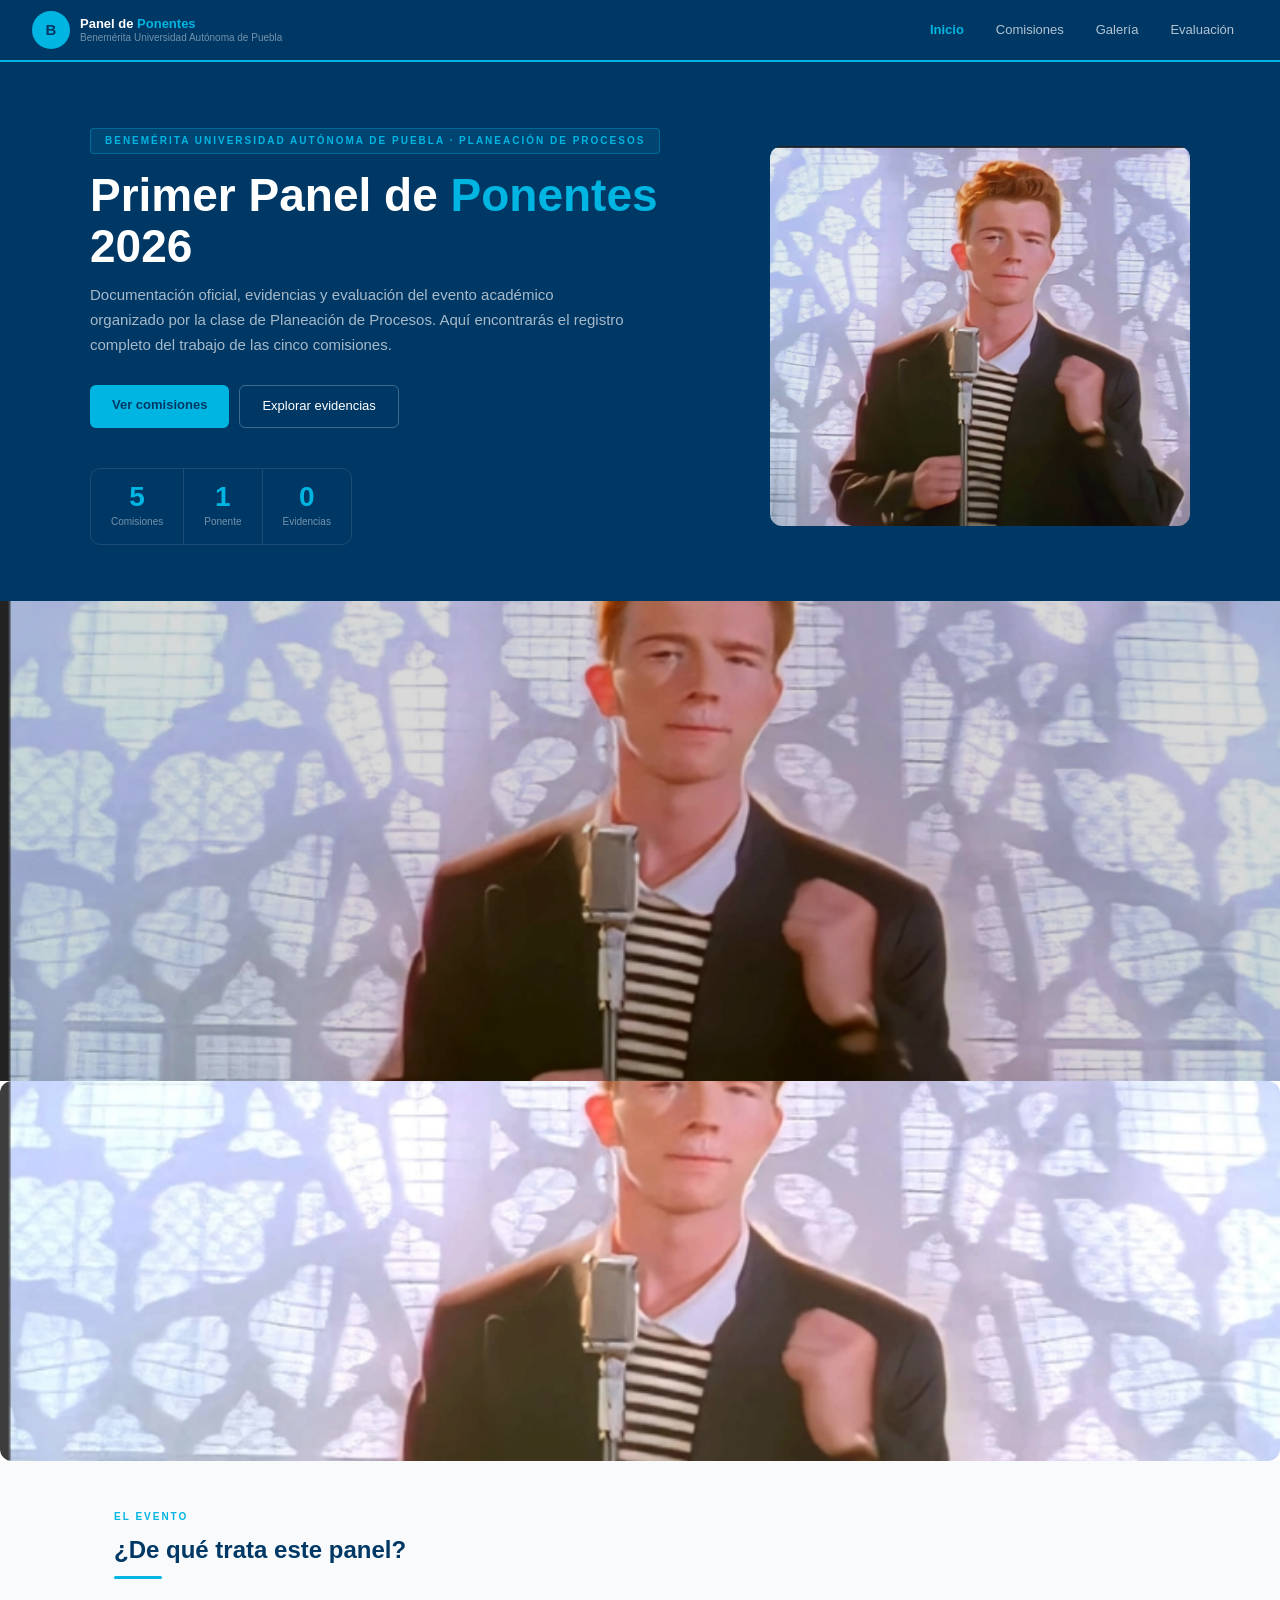
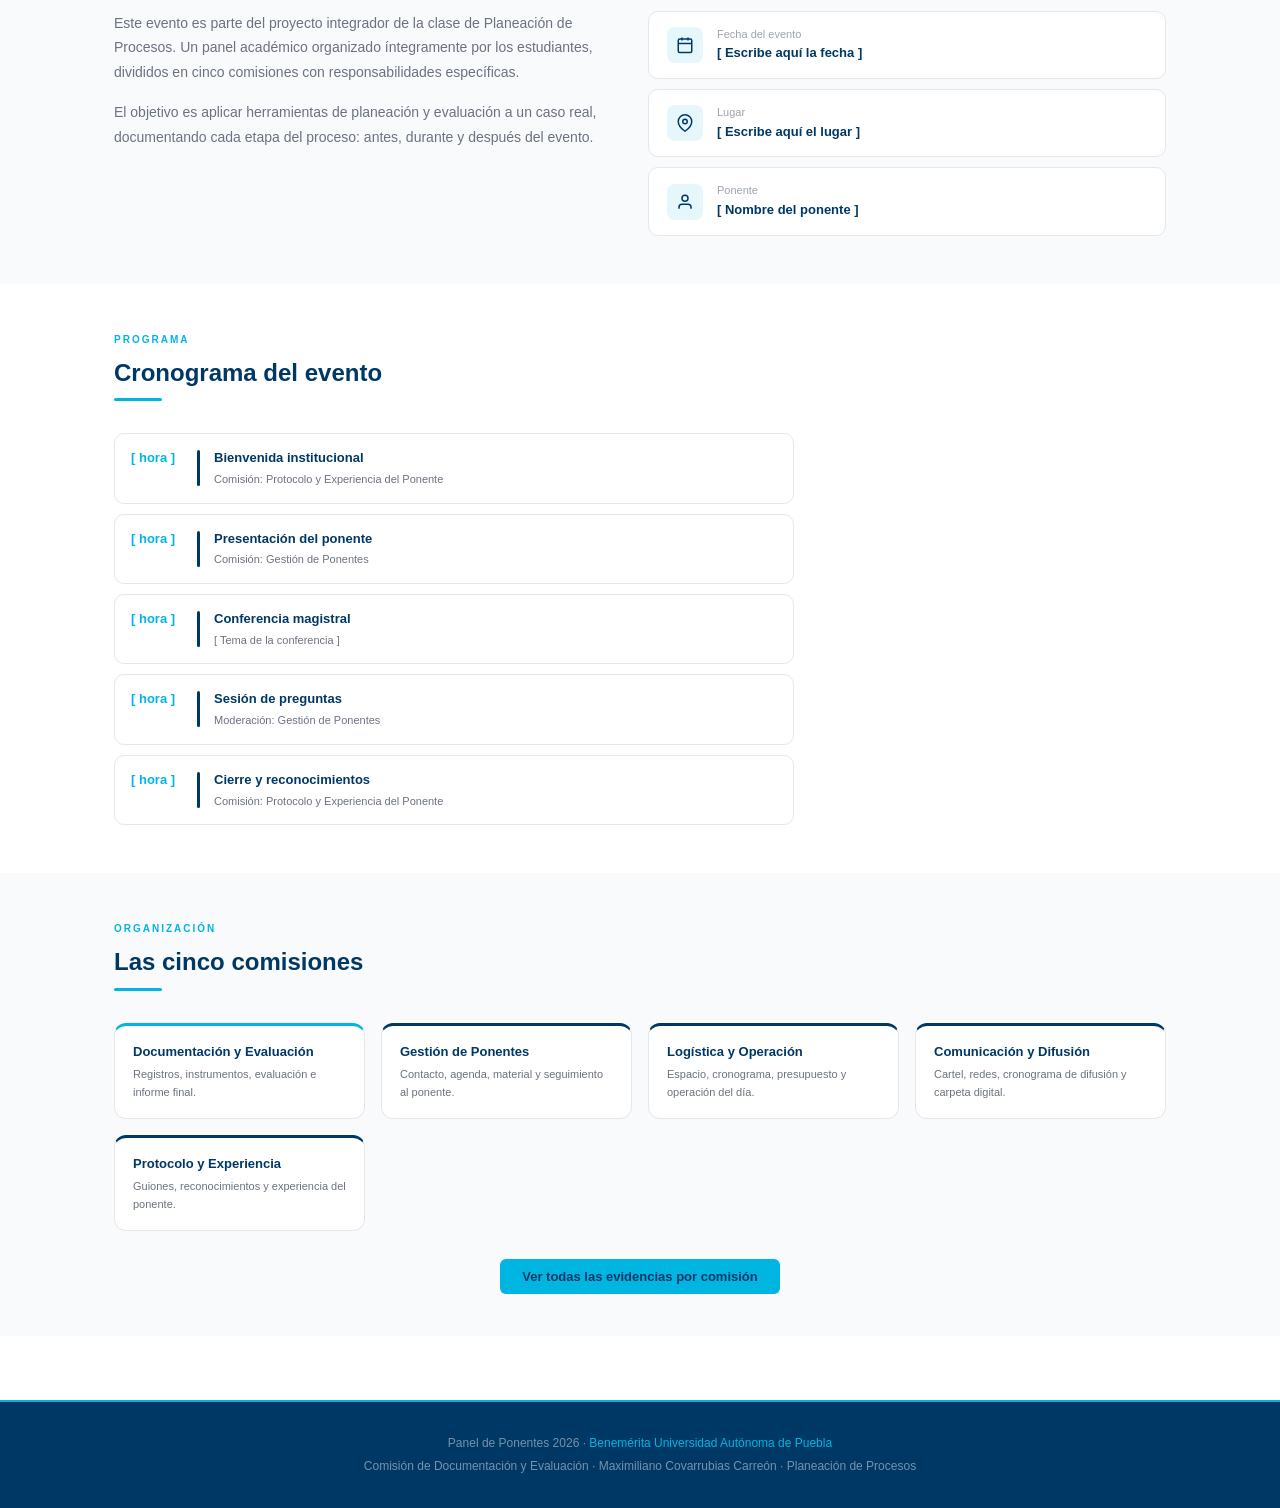
==== index.html @ 14f524b4 "Refactor hero section layout in index.html" ====
<!DOCTYPE html>
<html lang="es">
<head>
  <meta charset="UTF-8">
  <meta name="viewport" content="width=device-width, initial-scale=1.0">
  <title>Panel de Ponentes 2026 · BUAP</title>
  <link rel="stylesheet" href="style.css">
</head>
<body>

<!-- ── NAVEGACIÓN ── -->
<nav>
  <a class="nav-brand" href="index.html">
    <div class="nav-escudo">B</div>
    <div class="nav-name">
      <strong>Panel de <span>Ponentes</span></strong>
      <small>Benemérita Universidad Autónoma de Puebla</small>
    </div>
  </a>
  <div class="nav-links">
    <a href="index.html" class="active">Inicio</a>
    <a href="comisiones.html">Comisiones</a>
    <a href="galeria.html">Galería</a>
    <a href="evaluacion.html">Evaluación</a>
  </div>
</nav>

<!-- ── HERO ── -->
<section class="hero">
  <div class="hero-inner">
    <div class="hero-grid"> <div> <div class="hero-eyebrow">Benemérita Universidad Autónoma de Puebla · Planeación de Procesos</div>
        <h1>Primer Panel de <span>Ponentes</span><br>2026</h1>
        <p class="hero-desc">Documentación oficial, evidencias y evaluación del evento académico organizado por la clase de Planeación de Procesos. Aquí encontrarás el registro completo del trabajo de las cinco comisiones.</p>
        <div class="hero-btns">
          <a href="comisiones.html" class="btn-primary">Ver comisiones</a>
          <a href="galeria.html" class="btn-outline">Explorar evidencias</a>
        </div>
        <div class="hero-stats">
          <div class="hero-stat"><div class="n">5</div><div class="l">Comisiones</div></div>
          <div class="hero-stat"><div class="n">1</div><div class="l">Ponente</div></div>
          <div class="hero-stat"><div class="n">0</div><div class="l">Evidencias</div></div>
        </div>
      </div> <div class="hero-foto-desktop">
        <img src="img/foto-evento.jpg" alt="Panel de Ponentes 2026">
      </div>

    </div> </div>
</section>

<!-- ── FOTO DEL EVENTO ── -->
<!-- INSTRUCCIÓN: Para agregar tu foto real tienes dos opciones:
     Opción A — Imagen subida a GitHub:
       1. Crea una carpeta llamada "img" dentro de tu repositorio
       2. Sube tu foto (ej: foto-evento.jpg) a esa carpeta
       3. Cambia el src a: src="img/foto-evento.jpg"
     Opción B — Imagen desde Google Drive:
       1. Sube la foto a Drive → clic derecho → "Obtener enlace"
       2. Cambia el link: reemplaza "/view" por nada y agrega "&sz=w1200"
       3. Cambia el src a: src="https://drive.google.com/uc?id=TU_ID_DE_DRIVE"
-->
<div style="background:#000; line-height:0; max-height:480px; overflow:hidden;">
  <img
    src="img/foto-evento.jpg"
    alt="Foto del Panel de Ponentes 2026"
    onerror="this.parentElement.style.display='none'"
    style="width:100%; max-height:480px; object-fit:cover; object-position:center; opacity:0.85;"
  ></div> <!-- cierra columna izquierda -->

<!-- columna derecha: foto visible solo en escritorio -->
<div class="hero-foto-desktop">
  <img src="img/foto-evento.jpg" alt="Panel de Ponentes 2025">
</div>

</div> <!-- cierra hero-grid -->
</div>

<!-- ── SOBRE EL EVENTO ── -->
<section class="section" style="background: #F9FAFB;">
  <div class="container">
    <div class="section-tag">El evento</div>
    <h2 class="section-title">¿De qué trata este panel?</h2>
    <div class="divider"></div>

    <div class="grid-2">
      <div>
        <!-- EDITAR: descripción del evento y del ponente -->
        <p style="font-size:14px; color:#6B7280; line-height:1.75; margin-bottom:1rem;">
          Este evento es parte del proyecto integrador de la clase de Planeación de Procesos.
          Un panel académico organizado íntegramente por los estudiantes, divididos en cinco
          comisiones con responsabilidades específicas.
        </p>
        <p style="font-size:14px; color:#6B7280; line-height:1.75;">
          El objetivo es aplicar herramientas de planeación y evaluación a un caso real,
          documentando cada etapa del proceso: antes, durante y después del evento.
        </p>
      </div>

      <div style="display:flex; flex-direction:column; gap:10px;">
        <!-- EDITAR: datos del evento -->
        <div style="background:white; border:0.5px solid #E5E7EB; border-radius:10px; padding:14px 18px; display:flex; gap:14px; align-items:center;">
          <div style="width:36px; height:36px; background:#E6F7FC; border-radius:8px; display:flex; align-items:center; justify-content:center; flex-shrink:0;">
            <svg width="18" height="18" viewBox="0 0 24 24" fill="none" stroke="#003865" stroke-width="2"><rect x="3" y="4" width="18" height="18" rx="2"/><line x1="16" y1="2" x2="16" y2="6"/><line x1="8" y1="2" x2="8" y2="6"/><line x1="3" y1="10" x2="21" y2="10"/></svg>
          </div>
          <div>
            <div style="font-size:11px; color:#9CA3AF;">Fecha del evento</div>
            <div style="font-size:13px; font-weight:600; color:#003865;">[ Escribe aquí la fecha ]</div>
          </div>
        </div>

        <div style="background:white; border:0.5px solid #E5E7EB; border-radius:10px; padding:14px 18px; display:flex; gap:14px; align-items:center;">
          <div style="width:36px; height:36px; background:#E6F7FC; border-radius:8px; display:flex; align-items:center; justify-content:center; flex-shrink:0;">
            <svg width="18" height="18" viewBox="0 0 24 24" fill="none" stroke="#003865" stroke-width="2"><path d="M21 10c0 7-9 13-9 13s-9-6-9-13a9 9 0 0 1 18 0z"/><circle cx="12" cy="10" r="3"/></svg>
          </div>
          <div>
            <div style="font-size:11px; color:#9CA3AF;">Lugar</div>
            <div style="font-size:13px; font-weight:600; color:#003865;">[ Escribe aquí el lugar ]</div>
          </div>
        </div>

        <div style="background:white; border:0.5px solid #E5E7EB; border-radius:10px; padding:14px 18px; display:flex; gap:14px; align-items:center;">
          <div style="width:36px; height:36px; background:#E6F7FC; border-radius:8px; display:flex; align-items:center; justify-content:center; flex-shrink:0;">
            <svg width="18" height="18" viewBox="0 0 24 24" fill="none" stroke="#003865" stroke-width="2"><path d="M20 21v-2a4 4 0 0 0-4-4H8a4 4 0 0 0-4 4v2"/><circle cx="12" cy="7" r="4"/></svg>
          </div>
          <div>
            <div style="font-size:11px; color:#9CA3AF;">Ponente</div>
            <div style="font-size:13px; font-weight:600; color:#003865;">[ Nombre del ponente ]</div>
          </div>
        </div>
      </div>
    </div>
  </div>
</section>

<!-- ── CRONOGRAMA DEL DÍA ── -->
<section class="section">
  <div class="container">
    <div class="section-tag">Programa</div>
    <h2 class="section-title">Cronograma del evento</h2>
    <div class="divider"></div>

    <!-- EDITAR: ajusta horarios y actividades según su cronograma real -->
    <div class="timeline" style="max-width:680px;">
      <div class="tl-item">
        <div class="tl-time">[ hora ]</div>
        <div class="tl-bar"></div>
        <div class="tl-content">
          <h4>Bienvenida institucional</h4>
          <p>Comisión: Protocolo y Experiencia del Ponente</p>
        </div>
      </div>
      <div class="tl-item">
        <div class="tl-time">[ hora ]</div>
        <div class="tl-bar"></div>
        <div class="tl-content">
          <h4>Presentación del ponente</h4>
          <p>Comisión: Gestión de Ponentes</p>
        </div>
      </div>
      <div class="tl-item">
        <div class="tl-time">[ hora ]</div>
        <div class="tl-bar"></div>
        <div class="tl-content">
          <h4>Conferencia magistral</h4>
          <p>[ Tema de la conferencia ]</p>
        </div>
      </div>
      <div class="tl-item">
        <div class="tl-time">[ hora ]</div>
        <div class="tl-bar"></div>
        <div class="tl-content">
          <h4>Sesión de preguntas</h4>
          <p>Moderación: Gestión de Ponentes</p>
        </div>
      </div>
      <div class="tl-item">
        <div class="tl-time">[ hora ]</div>
        <div class="tl-bar"></div>
        <div class="tl-content">
          <h4>Cierre y reconocimientos</h4>
          <p>Comisión: Protocolo y Experiencia del Ponente</p>
        </div>
      </div>
    </div>
  </div>
</section>

<!-- ── COMISIONES (resumen) ── -->
<section class="section" style="background:#F9FAFB;">
  <div class="container">
    <div class="section-tag">Organización</div>
    <h2 class="section-title">Las cinco comisiones</h2>
    <div class="divider"></div>

    <div class="grid-3">
      <a href="comisiones.html#doc-eval" style="text-decoration:none;">
        <div class="card" style="border-top:3px solid #00B5E2;">
          <div class="card-body">
            <div style="font-size:13px; font-weight:700; color:#003865; margin-bottom:4px;">Documentación y Evaluación</div>
            <div style="font-size:11px; color:#6B7280;">Registros, instrumentos, evaluación e informe final.</div>
          </div>
        </div>
      </a>
      <a href="comisiones.html#gestion" style="text-decoration:none;">
        <div class="card" style="border-top:3px solid #003865;">
          <div class="card-body">
            <div style="font-size:13px; font-weight:700; color:#003865; margin-bottom:4px;">Gestión de Ponentes</div>
            <div style="font-size:11px; color:#6B7280;">Contacto, agenda, material y seguimiento al ponente.</div>
          </div>
        </div>
      </a>
      <a href="comisiones.html#logistica" style="text-decoration:none;">
        <div class="card" style="border-top:3px solid #003865;">
          <div class="card-body">
            <div style="font-size:13px; font-weight:700; color:#003865; margin-bottom:4px;">Logística y Operación</div>
            <div style="font-size:11px; color:#6B7280;">Espacio, cronograma, presupuesto y operación del día.</div>
          </div>
        </div>
      </a>
      <a href="comisiones.html#comunicacion" style="text-decoration:none;">
        <div class="card" style="border-top:3px solid #003865;">
          <div class="card-body">
            <div style="font-size:13px; font-weight:700; color:#003865; margin-bottom:4px;">Comunicación y Difusión</div>
            <div style="font-size:11px; color:#6B7280;">Cartel, redes, cronograma de difusión y carpeta digital.</div>
          </div>
        </div>
      </a>
      <a href="comisiones.html#protocolo" style="text-decoration:none;">
        <div class="card" style="border-top:3px solid #003865;">
          <div class="card-body">
            <div style="font-size:13px; font-weight:700; color:#003865; margin-bottom:4px;">Protocolo y Experiencia</div>
            <div style="font-size:11px; color:#6B7280;">Guiones, reconocimientos y experiencia del ponente.</div>
          </div>
        </div>
      </a>
    </div>

    <div style="text-align:center; margin-top:2rem;">
      <a href="comisiones.html" class="btn-primary">Ver todas las evidencias por comisión</a>
    </div>
  </div>
</section>

<!-- ── FOOTER ── -->
<footer>
  <p>Panel de Ponentes 2026 · <span>Benemérita Universidad Autónoma de Puebla</span></p>
  <p style="margin-top:4px;">Comisión de Documentación y Evaluación · Maximiliano Covarrubias Carreón · Planeación de Procesos</p>
</footer>

</body>
</html>
---- style.css ----
/* ================================================
   BUAP · Panel de Ponentes 2025
   Colores institucionales:
   Pantone 302 C → #003865 (azul marino)
   Pantone 306 C → #00B5E2 (azul cyan)
   ================================================ */

:root {
  --navy:      #003865;
  --cyan:      #00B5E2;
  --cyan-soft: #E6F7FC;
  --white:     #ffffff;
  --gray-50:   #F9FAFB;
  --gray-100:  #F4F5F6;
  --gray-200:  #E5E7EB;
  --gray-400:  #9CA3AF;
  --gray-600:  #6B7280;
  --gray-900:  #111827;
}

*, *::before, *::after { box-sizing: border-box; margin: 0; padding: 0; }

body {
  font-family: -apple-system, BlinkMacSystemFont, 'Segoe UI', Roboto, sans-serif;
  color: var(--gray-900);
  background: var(--white);
  line-height: 1.6;
}

/* ── NAVEGACIÓN ── */
nav {
  background: var(--navy);
  height: 62px;
  display: flex;
  align-items: center;
  justify-content: space-between;
  padding: 0 2rem;
  position: sticky;
  top: 0;
  z-index: 200;
  border-bottom: 2px solid var(--cyan);
}

.nav-brand {
  display: flex;
  align-items: center;
  gap: 10px;
  text-decoration: none;
}

.nav-escudo {
  width: 38px;
  height: 38px;
  background: var(--cyan);
  border-radius: 50%;
  display: flex;
  align-items: center;
  justify-content: center;
  font-weight: 800;
  font-size: 15px;
  color: var(--navy);
  flex-shrink: 0;
}

.nav-name { line-height: 1.25; }
.nav-name strong { color: white; font-size: 13px; display: block; }
.nav-name span   { color: var(--cyan); font-size: 13px; }
.nav-name small  { color: rgba(255,255,255,0.45); font-size: 10px; display: block; }

.nav-links { display: flex; gap: 4px; }

.nav-links a {
  color: rgba(255,255,255,0.7);
  text-decoration: none;
  font-size: 13px;
  padding: 6px 14px;
  border-radius: 6px;
  transition: all 0.15s;
}

.nav-links a:hover { background: rgba(255,255,255,0.08); color: white; }
.nav-links a.active { color: var(--cyan); font-weight: 600; }

/* ── HERO ── */
.hero {
  background: var(--navy);
  padding: 4rem 2rem 3.5rem;
}

.hero-inner { max-width: 1100px; margin: 0 auto; }

.hero-eyebrow {
  display: inline-block;
  border: 1px solid rgba(0,181,226,0.35);
  background: rgba(0,181,226,0.1);
  color: var(--cyan);
  font-size: 10px;
  letter-spacing: 2px;
  font-weight: 700;
  padding: 4px 14px;
  border-radius: 4px;
  margin-bottom: 16px;
  text-transform: uppercase;
}

.hero h1 {
  font-size: clamp(28px, 5vw, 46px);
  font-weight: 800;
  color: white;
  line-height: 1.1;
  margin-bottom: 12px;
}

.hero h1 span { color: var(--cyan); }

.hero-desc {
  font-size: 15px;
  color: rgba(255,255,255,0.65);
  max-width: 540px;
  margin-bottom: 28px;
  line-height: 1.65;
}

.hero-btns { display: flex; gap: 10px; flex-wrap: wrap; margin-bottom: 2.5rem; }

.btn-primary {
  background: var(--cyan);
  color: var(--navy);
  font-size: 13px;
  font-weight: 700;
  padding: 10px 22px;
  border-radius: 6px;
  text-decoration: none;
  transition: opacity 0.15s;
}

.btn-primary:hover { opacity: 0.88; }

.btn-outline {
  border: 1px solid rgba(255,255,255,0.25);
  color: white;
  font-size: 13px;
  padding: 10px 22px;
  border-radius: 6px;
  text-decoration: none;
  transition: background 0.15s;
}

.btn-outline:hover { background: rgba(255,255,255,0.08); }

.hero-stats {
  display: inline-flex;
  border-radius: 10px;
  overflow: hidden;
  border: 1px solid rgba(255,255,255,0.1);
}

.hero-stat {
  padding: 14px 20px;
  text-align: center;
  border-right: 1px solid rgba(255,255,255,0.1);
}

.hero-stat:last-child { border-right: none; }
.hero-stat .n { font-size: 28px; font-weight: 800; color: var(--cyan); line-height: 1; }
.hero-stat .l { font-size: 10px; color: rgba(255,255,255,0.45); margin-top: 3px; }

/* ── CONTENEDOR ── */
.container { max-width: 1100px; margin: 0 auto; padding: 0 1.5rem; }
.section   { padding: 3rem 0; }

/* ── ETIQUETAS DE SECCIÓN ── */
.section-tag {
  font-size: 10px;
  letter-spacing: 2px;
  font-weight: 700;
  color: var(--cyan);
  text-transform: uppercase;
  margin-bottom: 6px;
}

.section-title {
  font-size: 24px;
  font-weight: 700;
  color: var(--navy);
  margin-bottom: 6px;
}

.section-sub {
  font-size: 14px;
  color: var(--gray-600);
  margin-bottom: 2rem;
}

/* ── LÍNEA DIVISORIA CYAN ── */
.divider {
  height: 3px;
  background: var(--cyan);
  width: 48px;
  border-radius: 2px;
  margin-bottom: 2rem;
}

/* ── TARJETAS ── */
.card {
  background: white;
  border: 0.5px solid var(--gray-200);
  border-radius: 12px;
  overflow: hidden;
}

.card-header {
  background: var(--navy);
  padding: 14px 18px;
}

.card-header h3 { color: white; font-size: 14px; font-weight: 600; }
.card-header p  { color: rgba(255,255,255,0.55); font-size: 11px; margin-top: 2px; }
.card-body      { padding: 16px 18px; }

/* ── LISTA DE ENTREGABLES ── */
.entregable-list { list-style: none; display: flex; flex-direction: column; gap: 0; }

.entregable-list li {
  display: flex;
  align-items: center;
  justify-content: space-between;
  font-size: 12px;
  color: var(--gray-600);
  padding: 7px 0;
  border-bottom: 0.5px solid var(--gray-100);
}

.entregable-list li:last-child { border-bottom: none; }

.entregable-name { display: flex; align-items: center; gap: 7px; flex: 1; }

.dot {
  width: 6px;
  height: 6px;
  border-radius: 50%;
  background: var(--cyan);
  flex-shrink: 0;
}

/* ── BADGES ── */
.badge {
  display: inline-block;
  font-size: 10px;
  font-weight: 600;
  padding: 2px 8px;
  border-radius: 20px;
  white-space: nowrap;
}

.badge-done    { background: #D1FAE5; color: #065F46; }
.badge-pending { background: #FEF3C7; color: #92400E; }
.badge-pdf     { background: #FEE2E2; color: #991B1B; }
.badge-img     { background: #D1FAE5; color: #065F46; }
.badge-video   { background: #EDE9FE; color: #5B21B6; }
.badge-doc     { background: #DBEAFE; color: #1E40AF; }

/* ── BARRA DE PROGRESO ── */
.progress-wrap  { margin-top: 14px; }
.progress-label { display: flex; justify-content: space-between; font-size: 11px; color: var(--gray-600); margin-bottom: 5px; }
.progress-bg    { height: 4px; background: var(--cyan-soft); border-radius: 2px; overflow: hidden; }
.progress-fill  { height: 100%; background: var(--cyan); border-radius: 2px; transition: width 0.6s ease; }

/* ── EMBED / IFRAME ── */
.embed-wrap {
  border: 1px solid var(--gray-200);
  border-radius: 8px;
  overflow: hidden;
  margin-top: 14px;
  background: var(--gray-50);
}

.embed-wrap iframe { width: 100%; border: none; display: block; }

.embed-placeholder {
  display: flex;
  flex-direction: column;
  align-items: center;
  justify-content: center;
  min-height: 140px;
  padding: 1.5rem;
  text-align: center;
  color: var(--gray-400);
}

.embed-placeholder svg { margin-bottom: 8px; opacity: 0.4; }
.embed-placeholder strong { font-size: 12px; color: var(--gray-600); }
.embed-placeholder p { font-size: 11px; margin-top: 3px; font-family: monospace; }

/* ── FILTROS ── */
.filter-bar { display: flex; gap: 8px; flex-wrap: wrap; margin-bottom: 1.5rem; }

.filter-btn {
  font-size: 12px;
  padding: 6px 16px;
  border-radius: 20px;
  border: 0.5px solid var(--gray-200);
  background: white;
  color: var(--gray-600);
  cursor: pointer;
  transition: all 0.15s;
  font-family: inherit;
}

.filter-btn:hover   { border-color: var(--cyan); color: var(--navy); }
.filter-btn.active  { background: var(--navy); color: white; border-color: var(--navy); }

/* ── GALERÍA ── */
.gallery-grid {
  display: grid;
  grid-template-columns: repeat(auto-fill, minmax(260px, 1fr));
  gap: 16px;
}

.gallery-item { border: 0.5px solid var(--gray-200); border-radius: 10px; overflow: hidden; background: white; transition: border-color 0.15s; }
.gallery-item:hover { border-color: var(--cyan); }
.gallery-item.hidden { display: none; }

.gallery-preview {
  background: var(--gray-100);
  height: 190px;
  display: flex;
  align-items: center;
  justify-content: center;
  position: relative;
  overflow: hidden;
}

.gallery-preview iframe {
  width: 100%;
  height: 100%;
  border: none;
  pointer-events: none;
}

.gallery-preview img {
  width: 100%;
  height: 100%;
  object-fit: cover;
}

.type-tag {
  position: absolute;
  top: 8px;
  right: 8px;
  font-size: 10px;
  font-weight: 700;
  padding: 2px 8px;
  border-radius: 4px;
}

.gallery-info { padding: 10px 14px 14px; }
.gallery-info h4 { font-size: 12px; font-weight: 600; color: var(--navy); margin-bottom: 2px; white-space: nowrap; overflow: hidden; text-overflow: ellipsis; }
.gallery-info p  { font-size: 11px; color: var(--gray-400); }

/* ── TIMELINE ── */
.timeline { display: flex; flex-direction: column; gap: 10px; }

.tl-item {
  display: flex;
  gap: 14px;
  align-items: flex-start;
  background: white;
  border: 0.5px solid var(--gray-200);
  border-radius: 10px;
  padding: 14px 16px;
}

.tl-time { font-size: 13px; font-weight: 700; color: var(--cyan); min-width: 52px; flex-shrink: 0; }
.tl-bar  { width: 3px; min-height: 36px; background: var(--navy); border-radius: 2px; flex-shrink: 0; margin-top: 2px; }

.tl-content h4 { font-size: 13px; font-weight: 600; color: var(--navy); }
.tl-content p  { font-size: 11px; color: var(--gray-600); margin-top: 2px; }

/* ── BSC ── */
.bsc-grid { display: grid; grid-template-columns: repeat(auto-fit, minmax(240px, 1fr)); gap: 14px; }

.bsc-card { border: 0.5px solid var(--gray-200); border-radius: 12px; overflow: hidden; }
.bsc-head { padding: 12px 16px; }
.bsc-head h3 { color: white; font-size: 14px; font-weight: 600; }
.bsc-head p  { color: rgba(255,255,255,0.6); font-size: 11px; margin-top: 1px; }
.bsc-body { padding: 12px 16px; }

.bsc-row {
  display: flex;
  justify-content: space-between;
  align-items: center;
  padding: 6px 0;
  border-bottom: 0.5px solid var(--gray-100);
  font-size: 12px;
}

.bsc-row:last-child { border-bottom: none; }
.bsc-row .lbl { color: var(--gray-600); flex: 1; font-size: 12px; }
.bsc-val {
  font-size: 11px;
  font-weight: 600;
  padding: 2px 8px;
  border-radius: 10px;
  background: var(--cyan-soft);
  color: var(--navy);
  white-space: nowrap;
}

/* ── GRIDS ── */
.grid-2 { display: grid; grid-template-columns: repeat(auto-fit, minmax(300px, 1fr)); gap: 16px; }
.grid-3 { display: grid; grid-template-columns: repeat(auto-fit, minmax(220px, 1fr)); gap: 16px; }

/* ── STATS ── */
.stats-row { display: flex; gap: 1px; background: var(--gray-200); border-radius: 10px; overflow: hidden; margin-bottom: 2rem; }
.stat-box  { flex: 1; background: var(--gray-50); padding: 1.25rem 1rem; text-align: center; }
.stat-box .n { font-size: 30px; font-weight: 800; color: var(--navy); line-height: 1; }
.stat-box .n.cyan { color: var(--cyan); }
.stat-box .l { font-size: 11px; color: var(--gray-600); margin-top: 4px; }

/* ── FOOTER ── */
footer {
  background: var(--navy);
  padding: 2rem 1.5rem;
  text-align: center;
  color: rgba(255,255,255,0.45);
  font-size: 12px;
  margin-top: 4rem;
  border-top: 2px solid var(--cyan);
}

footer span { color: var(--cyan); }

/* ── RESPONSIVE ── *//* ── HERO CON IMAGEN ──
   En escritorio: dos columnas (texto | foto)
   En móvil: solo texto, la foto aparece abajo separada */
.hero-grid {
  display: grid;
  grid-template-columns: 1fr 420px; /* columna texto | columna foto */
  gap: 2rem;
  align-items: center;
}

.hero-foto-desktop {
  border-radius: 12px;
  overflow: hidden;
  height: 380px; /* ajusta la altura a tu gusto */
}

.hero-foto-desktop img {
  width: 100%;
  height: 100%;
  object-fit: cover;
  object-position: center;
  opacity: 0.9;
}

/* En móvil: oculta la foto dentro del hero,
   la foto de abajo (ancho completo) sigue visible */
@media (max-width: 640px) {
  .hero-grid { grid-template-columns: 1fr; }
  .hero-foto-desktop { display: none; }
}
@media (max-width: 640px) {
  nav {
    height: auto;
    flex-direction: column;
    align-items: stretch;
    padding: 10px 1rem 8px;
    gap: 8px;
  }

  .nav-brand { justify-content: flex-start; }

  .nav-name small { display: none; }
  .nav-name strong { font-size: 12px; }
  .nav-name span   { font-size: 12px; }

  .nav-links {
    display: flex;
    justify-content: space-between;
    gap: 2px;
    border-top: 1px solid rgba(255,255,255,0.1);
    padding-top: 6px;
  }

  .nav-links a {
    font-size: 11px;
    padding: 5px 6px;
    text-align: center;
    flex: 1;
    border-radius: 4px;
  }

  .hero { padding: 2.5rem 1rem 2rem; }
  .hero-stats { flex-direction: column; width: fit-content; }
  .hero-stat { padding: 10px 24px; }
  .section { padding: 2rem 0; }
  .grid-2, .grid-3 { grid-template-columns: 1fr; }
  .bsc-grid { grid-template-columns: 1fr; }
  .gallery-grid { grid-template-columns: 1fr; }
  .stats-row { flex-wrap: wrap; }
  .stat-box { min-width: 45%; }
}
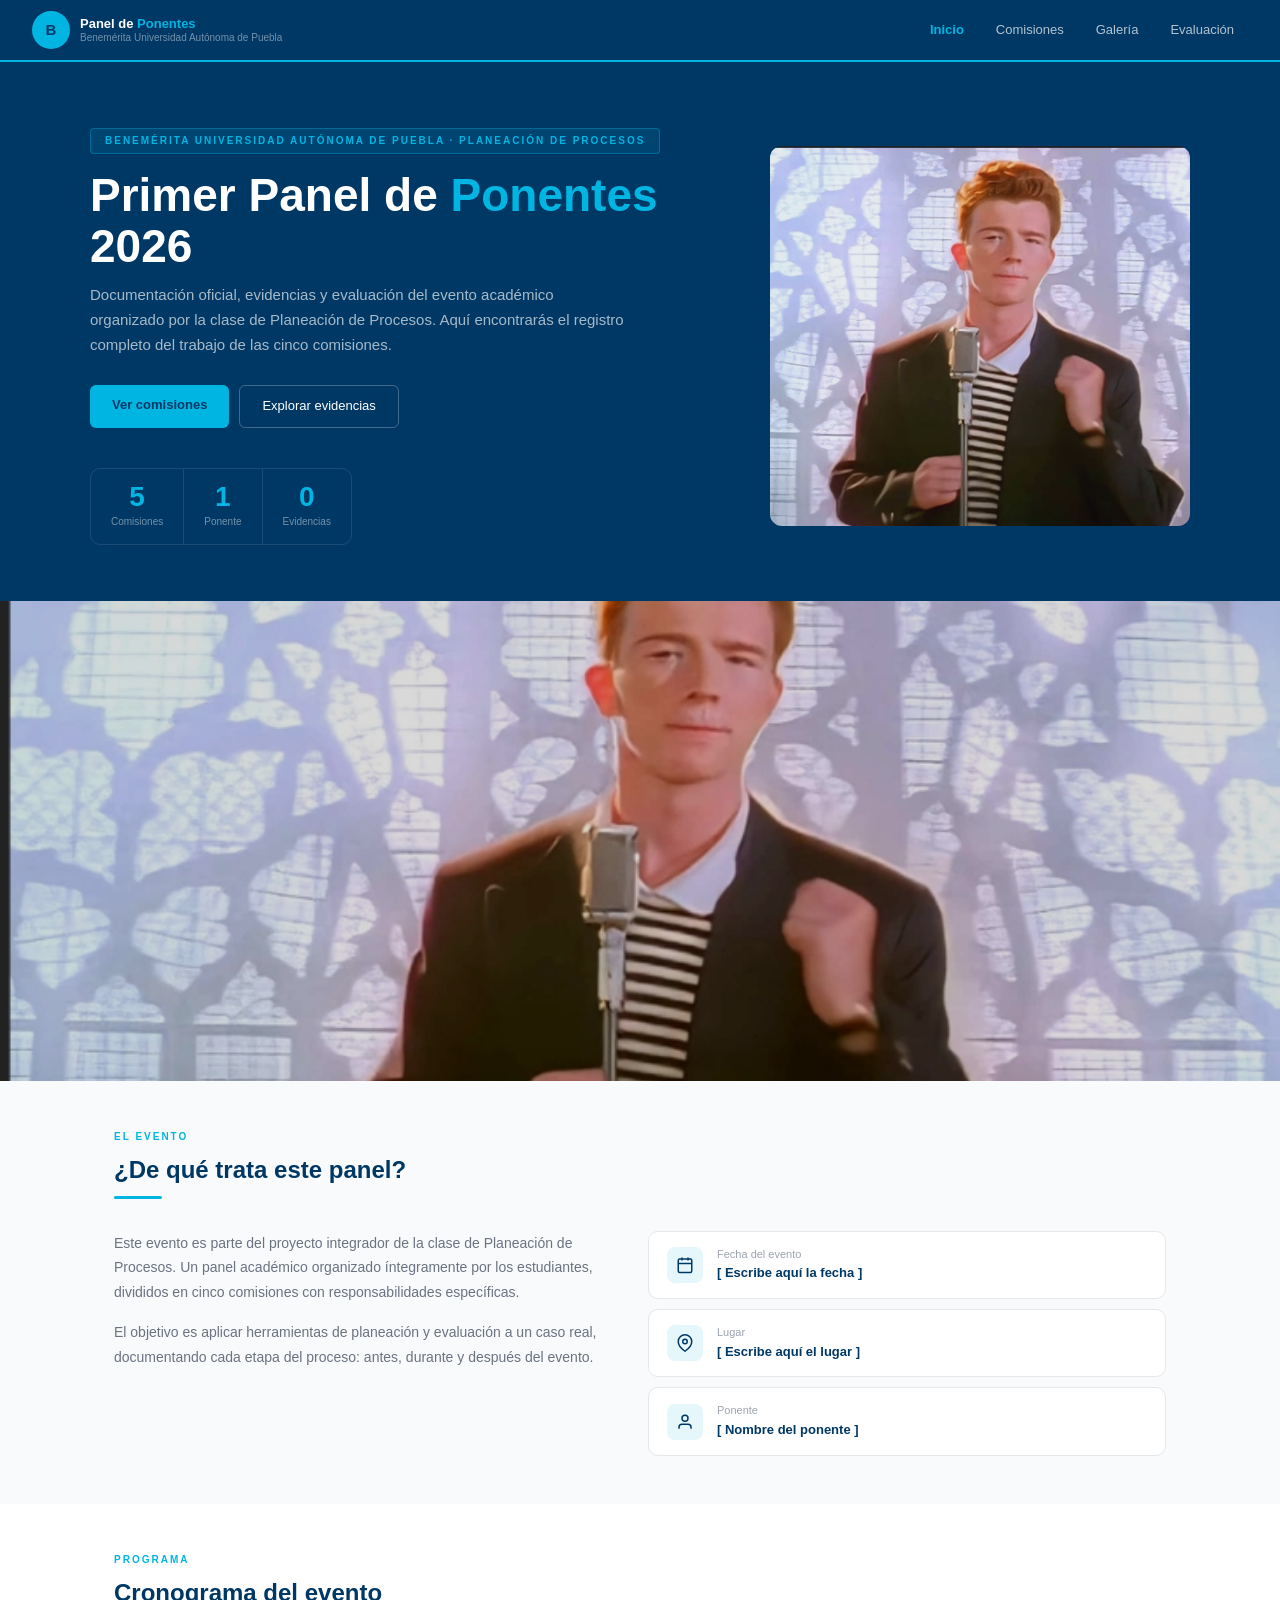
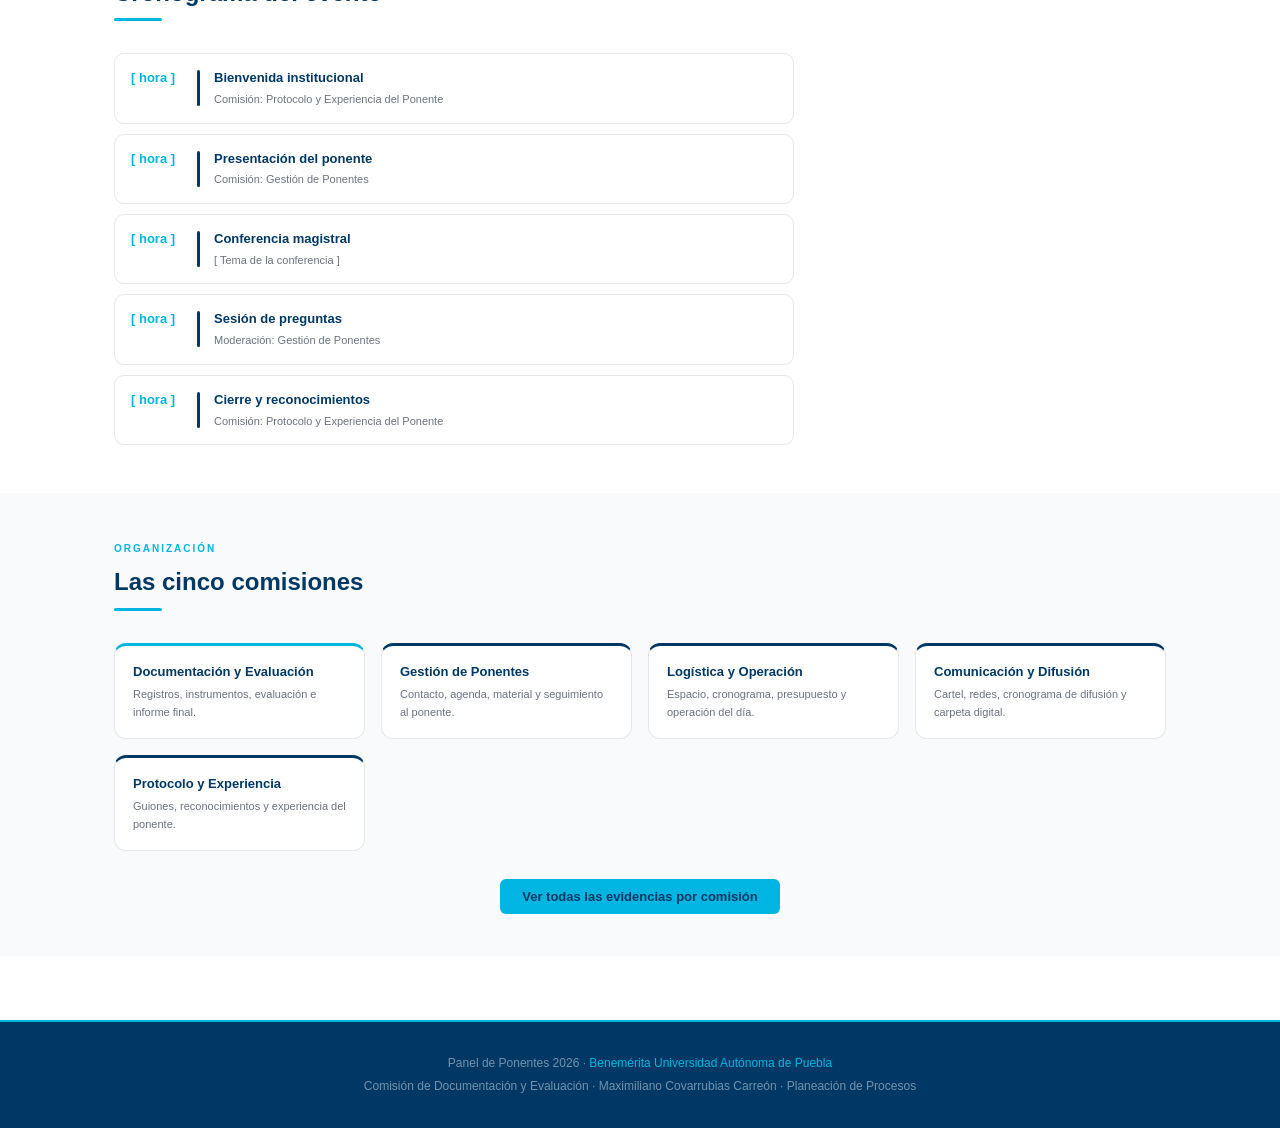
==== commit dcef54c9: "Remove desktop-only image from index.html Removed the right column containing the desktop-only image" ====
--- a/index.html
+++ b/index.html
@@ -66,10 +66,6 @@
     style="width:100%; max-height:480px; object-fit:cover; object-position:center; opacity:0.85;"
   ></div> <!-- cierra columna izquierda -->
 
-<!-- columna derecha: foto visible solo en escritorio -->
-<div class="hero-foto-desktop">
-  <img src="img/foto-evento.jpg" alt="Panel de Ponentes 2025">
-</div>
 
 </div> <!-- cierra hero-grid -->
 </div>
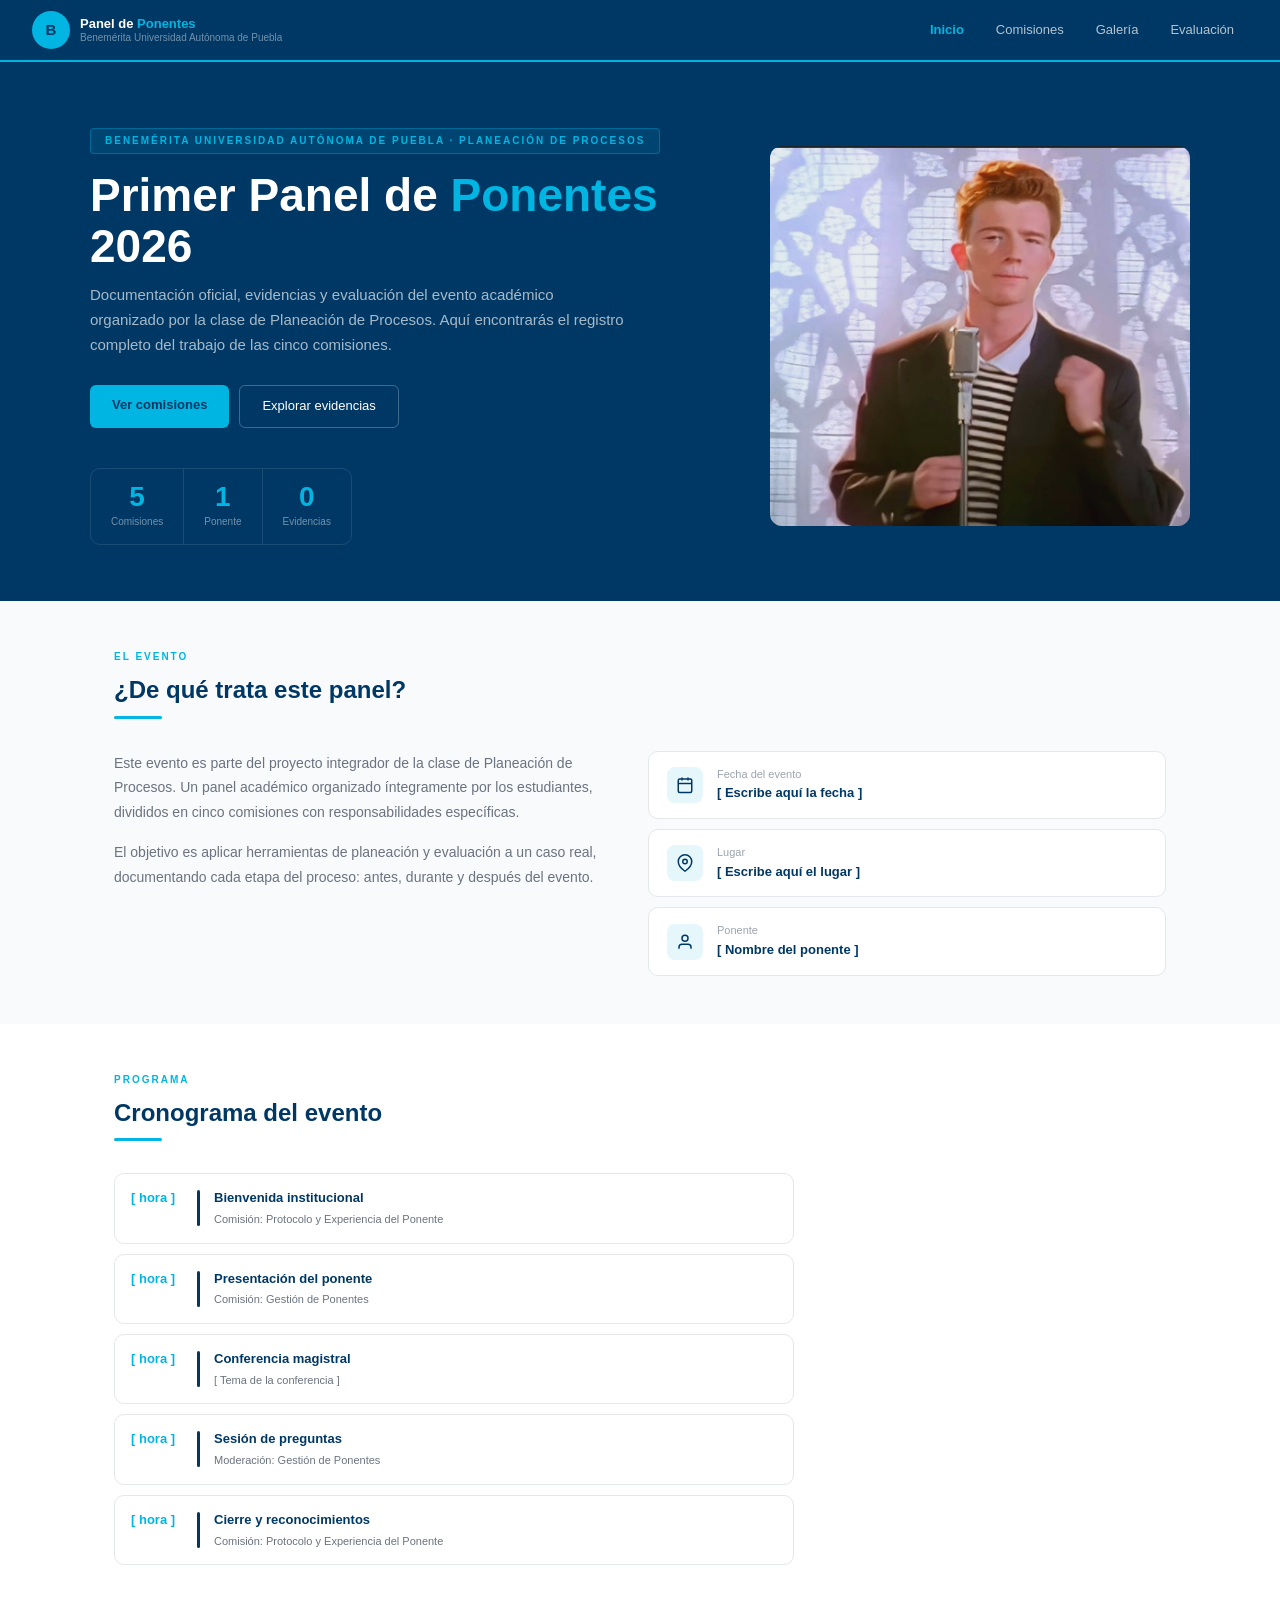
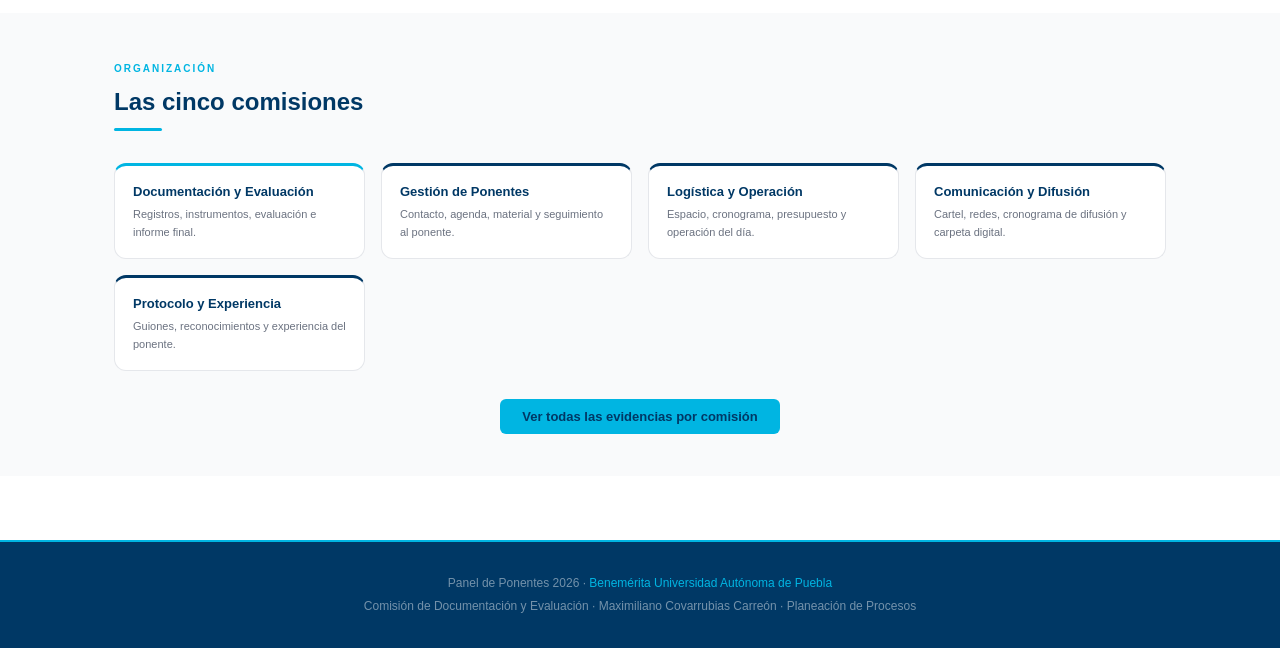
==== commit 9a254f25: "Update index.html" ====
--- a/index.html
+++ b/index.html
@@ -58,12 +58,8 @@
        2. Cambia el link: reemplaza "/view" por nada y agrega "&sz=w1200"
        3. Cambia el src a: src="https://drive.google.com/uc?id=TU_ID_DE_DRIVE"
 -->
-<div style="background:#000; line-height:0; max-height:480px; overflow:hidden;">
-  <img
-    src="img/foto-evento.jpg"
-    alt="Foto del Panel de Ponentes 2026"
-    onerror="this.parentElement.style.display='none'"
-    style="width:100%; max-height:480px; object-fit:cover; object-position:center; opacity:0.85;"
+<div class="hero-foto-mobile" style="background:#000; line-height:0; max-height:480px; overflow:hidden;">
+ 
   ></div> <!-- cierra columna izquierda -->
 
 
--- a/style.css
+++ b/style.css
@@ -454,12 +454,17 @@
   object-position: center;
   opacity: 0.9;
 }
-
+/* Ocultar la foto de abajo en escritorio por defecto */
+.hero-foto-mobile {
+  display: none;
+}
 /* En móvil: oculta la foto dentro del hero,
    la foto de abajo (ancho completo) sigue visible */
 @media (max-width: 640px) {
   .hero-grid { grid-template-columns: 1fr; }
   .hero-foto-desktop { display: none; }
+   /* Enciende la foto de abajo a lo ancho completo */
+  .hero-foto-mobile { display: block; }
 }
 @media (max-width: 640px) {
   nav {
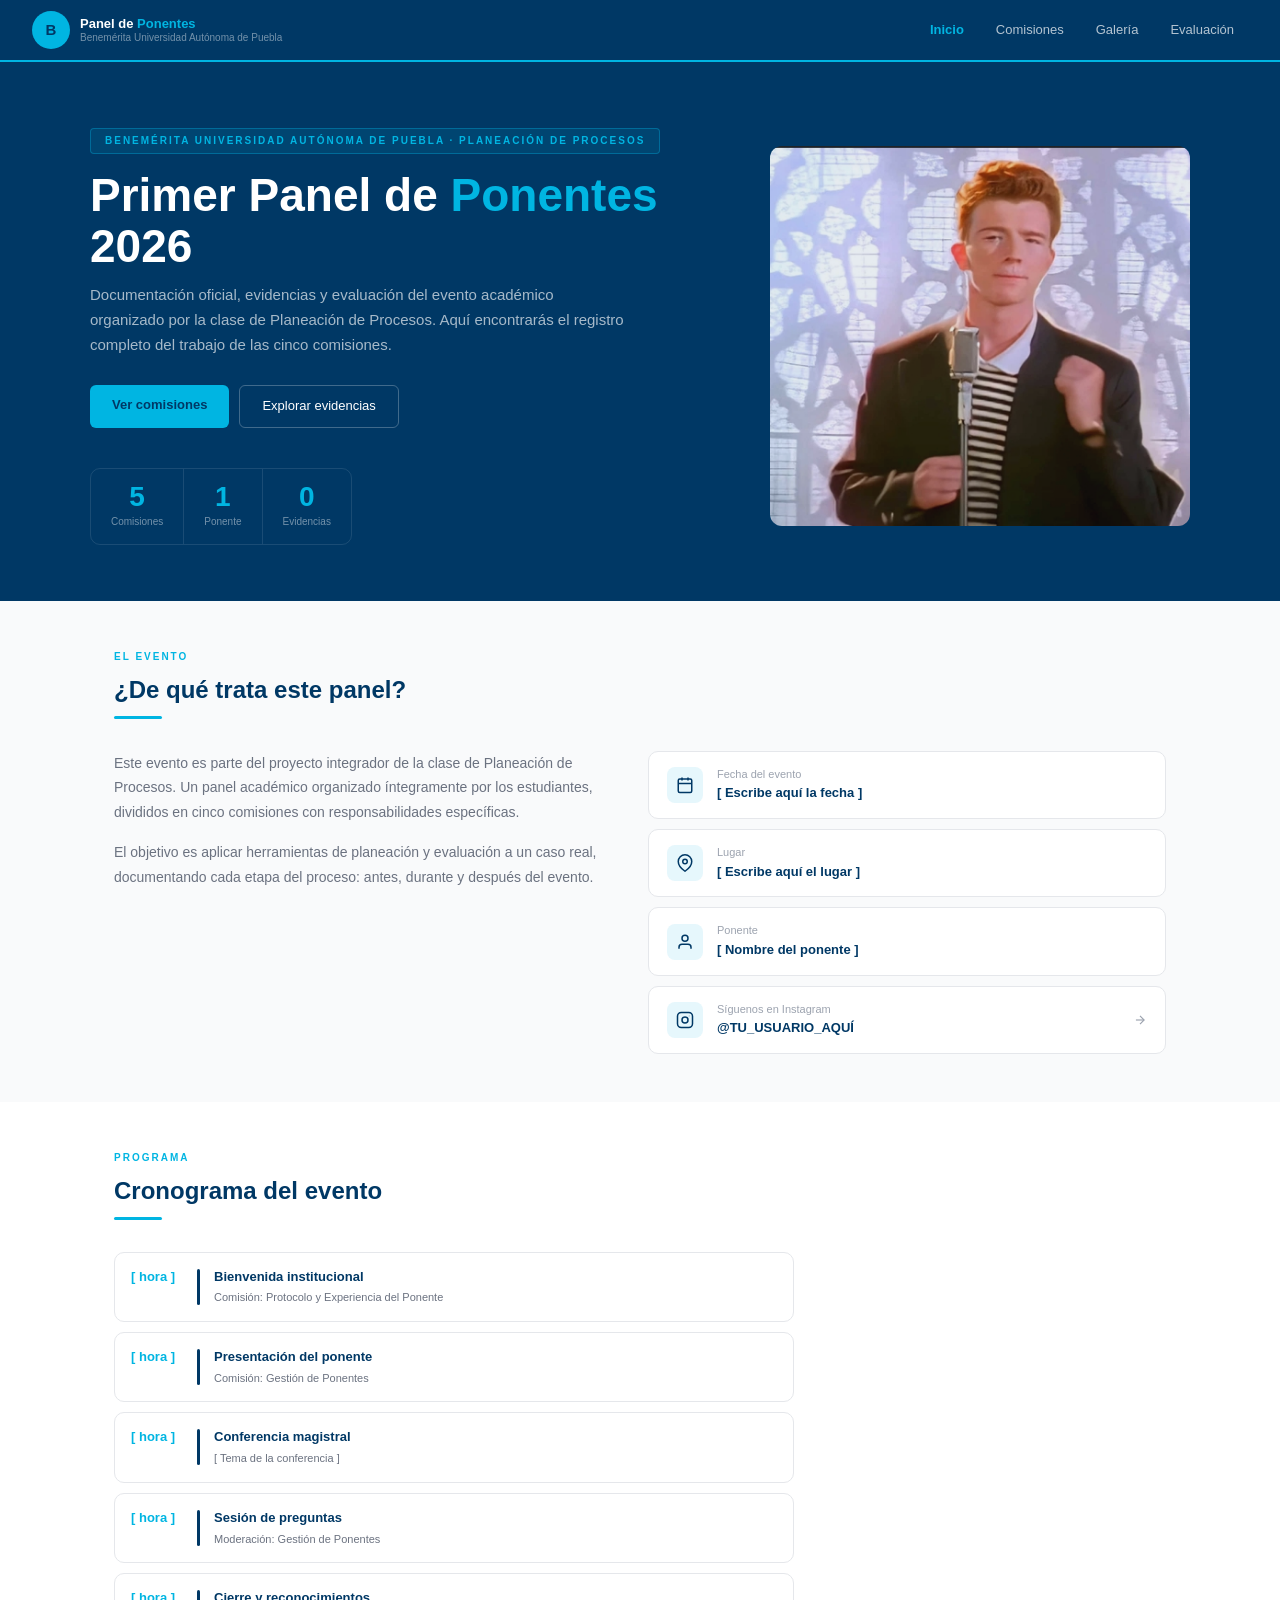
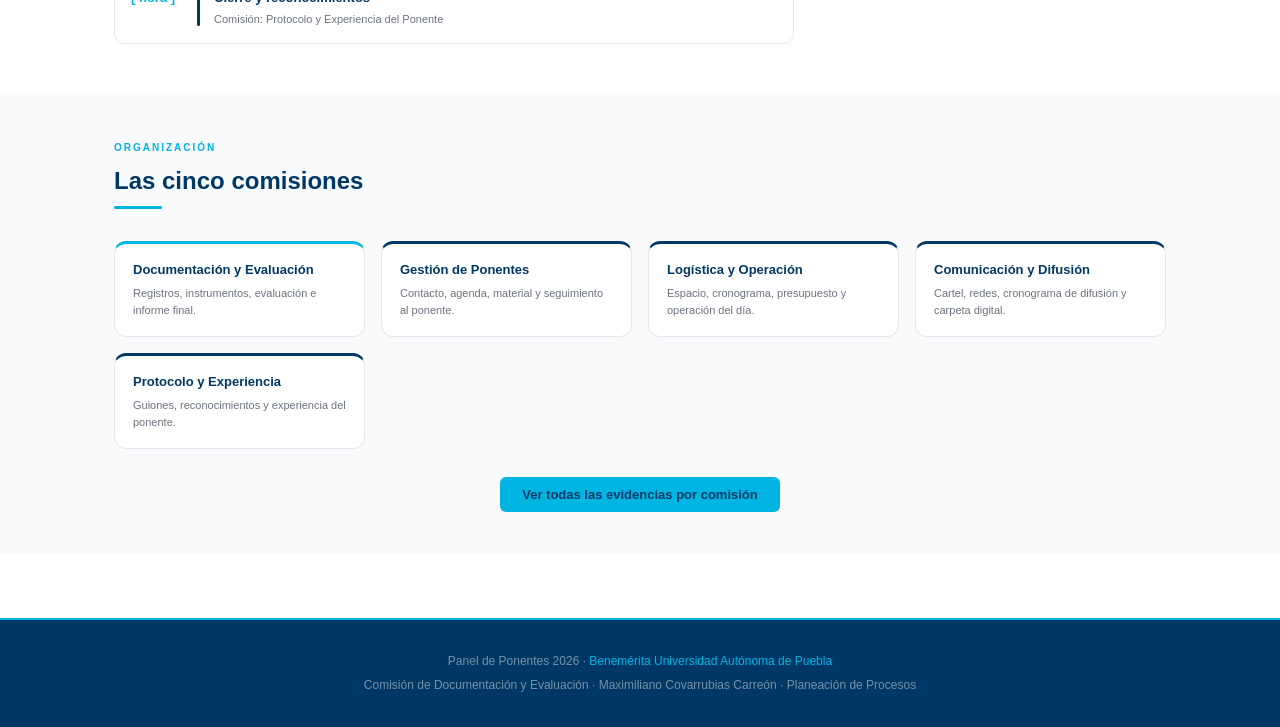
==== commit 0803ec2c: "antigravity" ====
--- a/index.html
+++ b/index.html
@@ -1,54 +1,71 @@
 <!DOCTYPE html>
 <html lang="es">
+
 <head>
   <meta charset="UTF-8">
   <meta name="viewport" content="width=device-width, initial-scale=1.0">
   <title>Panel de Ponentes 2026 · BUAP</title>
   <link rel="stylesheet" href="style.css">
 </head>
+
 <body>
 
-<!-- ── NAVEGACIÓN ── -->
-<nav>
-  <a class="nav-brand" href="index.html">
-    <div class="nav-escudo">B</div>
-    <div class="nav-name">
-      <strong>Panel de <span>Ponentes</span></strong>
-      <small>Benemérita Universidad Autónoma de Puebla</small>
-    </div>
-  </a>
-  <div class="nav-links">
-    <a href="index.html" class="active">Inicio</a>
-    <a href="comisiones.html">Comisiones</a>
-    <a href="galeria.html">Galería</a>
-    <a href="evaluacion.html">Evaluación</a>
-  </div>
-</nav>
-
-<!-- ── HERO ── -->
-<section class="hero">
-  <div class="hero-inner">
-    <div class="hero-grid"> <div> <div class="hero-eyebrow">Benemérita Universidad Autónoma de Puebla · Planeación de Procesos</div>
-        <h1>Primer Panel de <span>Ponentes</span><br>2026</h1>
-        <p class="hero-desc">Documentación oficial, evidencias y evaluación del evento académico organizado por la clase de Planeación de Procesos. Aquí encontrarás el registro completo del trabajo de las cinco comisiones.</p>
-        <div class="hero-btns">
-          <a href="comisiones.html" class="btn-primary">Ver comisiones</a>
-          <a href="galeria.html" class="btn-outline">Explorar evidencias</a>
-        </div>
-        <div class="hero-stats">
-          <div class="hero-stat"><div class="n">5</div><div class="l">Comisiones</div></div>
-          <div class="hero-stat"><div class="n">1</div><div class="l">Ponente</div></div>
-          <div class="hero-stat"><div class="n">0</div><div class="l">Evidencias</div></div>
-        </div>
-      </div> <div class="hero-foto-desktop">
-        <img src="img/foto-evento.jpg" alt="Panel de Ponentes 2026">
-      </div>
-
-    </div> </div>
-</section>
-
-<!-- ── FOTO DEL EVENTO ── -->
-<!-- INSTRUCCIÓN: Para agregar tu foto real tienes dos opciones:
+  <!-- ── NAVEGACIÓN ── -->
+  <nav>
+    <a class="nav-brand" href="index.html">
+      <div class="nav-escudo">B</div>
+      <div class="nav-name">
+        <strong>Panel de <span>Ponentes</span></strong>
+        <small>Benemérita Universidad Autónoma de Puebla</small>
+      </div>
+    </a>
+    <div class="nav-links">
+      <a href="index.html" class="active">Inicio</a>
+      <a href="comisiones.html">Comisiones</a>
+      <a href="galeria.html">Galería</a>
+      <a href="evaluacion.html">Evaluación</a>
+    </div>
+  </nav>
+
+  <!-- ── HERO ── -->
+  <section class="hero">
+    <div class="hero-inner">
+      <div class="hero-grid">
+        <div>
+          <div class="hero-eyebrow">Benemérita Universidad Autónoma de Puebla · Planeación de Procesos</div>
+          <h1>Primer Panel de <span>Ponentes</span><br>2026</h1>
+          <p class="hero-desc">Documentación oficial, evidencias y evaluación del evento académico organizado por la
+            clase de Planeación de Procesos. Aquí encontrarás el registro completo del trabajo de las cinco comisiones.
+          </p>
+          <div class="hero-btns">
+            <a href="comisiones.html" class="btn-primary">Ver comisiones</a>
+            <a href="galeria.html" class="btn-outline">Explorar evidencias</a>
+          </div>
+          <div class="hero-stats">
+            <div class="hero-stat">
+              <div class="n">5</div>
+              <div class="l">Comisiones</div>
+            </div>
+            <div class="hero-stat">
+              <div class="n">1</div>
+              <div class="l">Ponente</div>
+            </div>
+            <div class="hero-stat">
+              <div class="n">0</div>
+              <div class="l">Evidencias</div>
+            </div>
+          </div>
+        </div>
+        <div class="hero-foto-desktop">
+          <img src="img/foto-evento.jpg" alt="Panel de Ponentes 2026">
+        </div>
+
+      </div>
+    </div>
+  </section>
+
+  <!-- ── FOTO DEL EVENTO ── -->
+  <!-- INSTRUCCIÓN: Para agregar tu foto real tienes dos opciones:
      Opción A — Imagen subida a GitHub:
        1. Crea una carpeta llamada "img" dentro de tu repositorio
        2. Sube tu foto (ej: foto-evento.jpg) a esa carpeta
@@ -58,185 +75,235 @@
        2. Cambia el link: reemplaza "/view" por nada y agrega "&sz=w1200"
        3. Cambia el src a: src="https://drive.google.com/uc?id=TU_ID_DE_DRIVE"
 -->
-<div class="hero-foto-mobile" style="background:#000; line-height:0; max-height:480px; overflow:hidden;">
- 
-  ></div> <!-- cierra columna izquierda -->
-
-
-</div> <!-- cierra hero-grid -->
-</div>
-
-<!-- ── SOBRE EL EVENTO ── -->
-<section class="section" style="background: #F9FAFB;">
-  <div class="container">
-    <div class="section-tag">El evento</div>
-    <h2 class="section-title">¿De qué trata este panel?</h2>
-    <div class="divider"></div>
-
-    <div class="grid-2">
-      <div>
-        <!-- EDITAR: descripción del evento y del ponente -->
-        <p style="font-size:14px; color:#6B7280; line-height:1.75; margin-bottom:1rem;">
-          Este evento es parte del proyecto integrador de la clase de Planeación de Procesos.
-          Un panel académico organizado íntegramente por los estudiantes, divididos en cinco
-          comisiones con responsabilidades específicas.
-        </p>
-        <p style="font-size:14px; color:#6B7280; line-height:1.75;">
-          El objetivo es aplicar herramientas de planeación y evaluación a un caso real,
-          documentando cada etapa del proceso: antes, durante y después del evento.
-        </p>
-      </div>
-
-      <div style="display:flex; flex-direction:column; gap:10px;">
-        <!-- EDITAR: datos del evento -->
-        <div style="background:white; border:0.5px solid #E5E7EB; border-radius:10px; padding:14px 18px; display:flex; gap:14px; align-items:center;">
-          <div style="width:36px; height:36px; background:#E6F7FC; border-radius:8px; display:flex; align-items:center; justify-content:center; flex-shrink:0;">
-            <svg width="18" height="18" viewBox="0 0 24 24" fill="none" stroke="#003865" stroke-width="2"><rect x="3" y="4" width="18" height="18" rx="2"/><line x1="16" y1="2" x2="16" y2="6"/><line x1="8" y1="2" x2="8" y2="6"/><line x1="3" y1="10" x2="21" y2="10"/></svg>
-          </div>
-          <div>
-            <div style="font-size:11px; color:#9CA3AF;">Fecha del evento</div>
-            <div style="font-size:13px; font-weight:600; color:#003865;">[ Escribe aquí la fecha ]</div>
-          </div>
-        </div>
-
-        <div style="background:white; border:0.5px solid #E5E7EB; border-radius:10px; padding:14px 18px; display:flex; gap:14px; align-items:center;">
-          <div style="width:36px; height:36px; background:#E6F7FC; border-radius:8px; display:flex; align-items:center; justify-content:center; flex-shrink:0;">
-            <svg width="18" height="18" viewBox="0 0 24 24" fill="none" stroke="#003865" stroke-width="2"><path d="M21 10c0 7-9 13-9 13s-9-6-9-13a9 9 0 0 1 18 0z"/><circle cx="12" cy="10" r="3"/></svg>
-          </div>
-          <div>
-            <div style="font-size:11px; color:#9CA3AF;">Lugar</div>
-            <div style="font-size:13px; font-weight:600; color:#003865;">[ Escribe aquí el lugar ]</div>
-          </div>
-        </div>
-
-        <div style="background:white; border:0.5px solid #E5E7EB; border-radius:10px; padding:14px 18px; display:flex; gap:14px; align-items:center;">
-          <div style="width:36px; height:36px; background:#E6F7FC; border-radius:8px; display:flex; align-items:center; justify-content:center; flex-shrink:0;">
-            <svg width="18" height="18" viewBox="0 0 24 24" fill="none" stroke="#003865" stroke-width="2"><path d="M20 21v-2a4 4 0 0 0-4-4H8a4 4 0 0 0-4 4v2"/><circle cx="12" cy="7" r="4"/></svg>
-          </div>
-          <div>
-            <div style="font-size:11px; color:#9CA3AF;">Ponente</div>
-            <div style="font-size:13px; font-weight:600; color:#003865;">[ Nombre del ponente ]</div>
-          </div>
-        </div>
-      </div>
-    </div>
+  <div class="hero-foto-mobile" style="background:#000; line-height:0; max-height:480px; overflow:hidden;">
+    <img src="img/foto-evento.jpg" alt="Foto del Panel de Ponentes 2026"
+      onerror="this.parentElement.style.display='none'"
+      style="width:100%; max-height:480px; object-fit:cover; object-position:center; opacity:0.85;">
   </div>
-</section>
-
-<!-- ── CRONOGRAMA DEL DÍA ── -->
-<section class="section">
-  <div class="container">
-    <div class="section-tag">Programa</div>
-    <h2 class="section-title">Cronograma del evento</h2>
-    <div class="divider"></div>
-
-    <!-- EDITAR: ajusta horarios y actividades según su cronograma real -->
-    <div class="timeline" style="max-width:680px;">
-      <div class="tl-item">
-        <div class="tl-time">[ hora ]</div>
-        <div class="tl-bar"></div>
-        <div class="tl-content">
-          <h4>Bienvenida institucional</h4>
-          <p>Comisión: Protocolo y Experiencia del Ponente</p>
-        </div>
-      </div>
-      <div class="tl-item">
-        <div class="tl-time">[ hora ]</div>
-        <div class="tl-bar"></div>
-        <div class="tl-content">
-          <h4>Presentación del ponente</h4>
-          <p>Comisión: Gestión de Ponentes</p>
-        </div>
-      </div>
-      <div class="tl-item">
-        <div class="tl-time">[ hora ]</div>
-        <div class="tl-bar"></div>
-        <div class="tl-content">
-          <h4>Conferencia magistral</h4>
-          <p>[ Tema de la conferencia ]</p>
-        </div>
-      </div>
-      <div class="tl-item">
-        <div class="tl-time">[ hora ]</div>
-        <div class="tl-bar"></div>
-        <div class="tl-content">
-          <h4>Sesión de preguntas</h4>
-          <p>Moderación: Gestión de Ponentes</p>
-        </div>
-      </div>
-      <div class="tl-item">
-        <div class="tl-time">[ hora ]</div>
-        <div class="tl-bar"></div>
-        <div class="tl-content">
-          <h4>Cierre y reconocimientos</h4>
-          <p>Comisión: Protocolo y Experiencia del Ponente</p>
-        </div>
-      </div>
-    </div>
-  </div>
-</section>
-
-<!-- ── COMISIONES (resumen) ── -->
-<section class="section" style="background:#F9FAFB;">
-  <div class="container">
-    <div class="section-tag">Organización</div>
-    <h2 class="section-title">Las cinco comisiones</h2>
-    <div class="divider"></div>
-
-    <div class="grid-3">
-      <a href="comisiones.html#doc-eval" style="text-decoration:none;">
-        <div class="card" style="border-top:3px solid #00B5E2;">
-          <div class="card-body">
-            <div style="font-size:13px; font-weight:700; color:#003865; margin-bottom:4px;">Documentación y Evaluación</div>
-            <div style="font-size:11px; color:#6B7280;">Registros, instrumentos, evaluación e informe final.</div>
-          </div>
-        </div>
+
+  <!-- ── SOBRE EL EVENTO ── -->
+  <section class="section" style="background: #F9FAFB;">
+    <div class="container">
+      <div class="section-tag">El evento</div>
+      <h2 class="section-title">¿De qué trata este panel?</h2>
+      <div class="divider"></div>
+
+      <div class="grid-2">
+        <div>
+          <!-- EDITAR: descripción del evento y del ponente -->
+          <p style="font-size:14px; color:#6B7280; line-height:1.75; margin-bottom:1rem;">
+            Este evento es parte del proyecto integrador de la clase de Planeación de Procesos.
+            Un panel académico organizado íntegramente por los estudiantes, divididos en cinco
+            comisiones con responsabilidades específicas.
+          </p>
+          <p style="font-size:14px; color:#6B7280; line-height:1.75;">
+            El objetivo es aplicar herramientas de planeación y evaluación a un caso real,
+            documentando cada etapa del proceso: antes, durante y después del evento.
+          </p>
+        </div>
+
+        <div style="display:flex; flex-direction:column; gap:10px;">
+
+          <div
+            style="background:white; border:0.5px solid #E5E7EB; border-radius:10px; padding:14px 18px; display:flex; gap:14px; align-items:center;">
+            <div
+              style="width:36px; height:36px; background:#E6F7FC; border-radius:8px; display:flex; align-items:center; justify-content:center; flex-shrink:0;">
+              <svg width="18" height="18" viewBox="0 0 24 24" fill="none" stroke="#003865" stroke-width="2">
+                <rect x="3" y="4" width="18" height="18" rx="2" />
+                <line x1="16" y1="2" x2="16" y2="6" />
+                <line x1="8" y1="2" x2="8" y2="6" />
+                <line x1="3" y1="10" x2="21" y2="10" />
+              </svg>
+            </div>
+            <div>
+              <div style="font-size:11px; color:#9CA3AF;">Fecha del evento</div>
+              <div style="font-size:13px; font-weight:600; color:#003865;">[ Escribe aquí la fecha ]</div>
+            </div>
+          </div>
+
+          <div
+            style="background:white; border:0.5px solid #E5E7EB; border-radius:10px; padding:14px 18px; display:flex; gap:14px; align-items:center;">
+            <div
+              style="width:36px; height:36px; background:#E6F7FC; border-radius:8px; display:flex; align-items:center; justify-content:center; flex-shrink:0;">
+              <svg width="18" height="18" viewBox="0 0 24 24" fill="none" stroke="#003865" stroke-width="2">
+                <path d="M21 10c0 7-9 13-9 13s-9-6-9-13a9 9 0 0 1 18 0z" />
+                <circle cx="12" cy="10" r="3" />
+              </svg>
+            </div>
+            <div>
+              <div style="font-size:11px; color:#9CA3AF;">Lugar</div>
+              <div style="font-size:13px; font-weight:600; color:#003865;">[ Escribe aquí el lugar ]</div>
+            </div>
+          </div>
+
+          <div
+            style="background:white; border:0.5px solid #E5E7EB; border-radius:10px; padding:14px 18px; display:flex; gap:14px; align-items:center;">
+            <div
+              style="width:36px; height:36px; background:#E6F7FC; border-radius:8px; display:flex; align-items:center; justify-content:center; flex-shrink:0;">
+              <svg width="18" height="18" viewBox="0 0 24 24" fill="none" stroke="#003865" stroke-width="2">
+                <path d="M20 21v-2a4 4 0 0 0-4-4H8a4 4 0 0 0-4 4v2" />
+                <circle cx="12" cy="7" r="4" />
+              </svg>
+            </div>
+            <div>
+              <div style="font-size:11px; color:#9CA3AF;">Ponente</div>
+              <div style="font-size:13px; font-weight:600; color:#003865;">[ Nombre del ponente ]</div>
+            </div>
+          </div> <a href="https://instagram.com/TU_USUARIO_AQUÍ" target="_blank" rel="noopener"
+            style="text-decoration:none;">
+            <div
+              style="background:white; border:0.5px solid #E5E7EB; border-radius:10px; padding:14px 18px; display:flex; gap:14px; align-items:center; transition:border-color 0.15s;"
+              onmouseover="this.style.borderColor='#00B5E2'" onmouseout="this.style.borderColor='#E5E7EB'">
+              <div
+                style="width:36px; height:36px; background:#E6F7FC; border-radius:8px; display:flex; align-items:center; justify-content:center; flex-shrink:0;">
+                <svg width="18" height="18" viewBox="0 0 24 24" fill="none" stroke="#003865" stroke-width="2"
+                  stroke-linecap="round" stroke-linejoin="round">
+                  <rect x="2" y="2" width="20" height="20" rx="5" ry="5" />
+                  <circle cx="12" cy="12" r="4" />
+                  <circle cx="17.5" cy="6.5" r="0.5" fill="#003865" stroke="none" />
+                </svg>
+              </div>
+              <div style="flex:1;">
+                <div style="font-size:11px; color:#9CA3AF;">Síguenos en Instagram</div>
+                <div style="font-size:13px; font-weight:600; color:#003865;">@TU_USUARIO_AQUÍ</div>
+              </div>
+              <svg width="14" height="14" viewBox="0 0 24 24" fill="none" stroke="#9CA3AF" stroke-width="2">
+                <line x1="5" y1="12" x2="19" y2="12" />
+                <polyline points="12 5 19 12 12 19" />
+              </svg>
+            </div>
+          </a>
+
+        </div>
+      </div>
       </a>
-      <a href="comisiones.html#gestion" style="text-decoration:none;">
-        <div class="card" style="border-top:3px solid #003865;">
-          <div class="card-body">
-            <div style="font-size:13px; font-weight:700; color:#003865; margin-bottom:4px;">Gestión de Ponentes</div>
-            <div style="font-size:11px; color:#6B7280;">Contacto, agenda, material y seguimiento al ponente.</div>
-          </div>
-        </div>
-      </a>
-      <a href="comisiones.html#logistica" style="text-decoration:none;">
-        <div class="card" style="border-top:3px solid #003865;">
-          <div class="card-body">
-            <div style="font-size:13px; font-weight:700; color:#003865; margin-bottom:4px;">Logística y Operación</div>
-            <div style="font-size:11px; color:#6B7280;">Espacio, cronograma, presupuesto y operación del día.</div>
-          </div>
-        </div>
-      </a>
-      <a href="comisiones.html#comunicacion" style="text-decoration:none;">
-        <div class="card" style="border-top:3px solid #003865;">
-          <div class="card-body">
-            <div style="font-size:13px; font-weight:700; color:#003865; margin-bottom:4px;">Comunicación y Difusión</div>
-            <div style="font-size:11px; color:#6B7280;">Cartel, redes, cronograma de difusión y carpeta digital.</div>
-          </div>
-        </div>
-      </a>
-      <a href="comisiones.html#protocolo" style="text-decoration:none;">
-        <div class="card" style="border-top:3px solid #003865;">
-          <div class="card-body">
-            <div style="font-size:13px; font-weight:700; color:#003865; margin-bottom:4px;">Protocolo y Experiencia</div>
-            <div style="font-size:11px; color:#6B7280;">Guiones, reconocimientos y experiencia del ponente.</div>
-          </div>
-        </div>
-      </a>
-    </div>
-
-    <div style="text-align:center; margin-top:2rem;">
-      <a href="comisiones.html" class="btn-primary">Ver todas las evidencias por comisión</a>
-    </div>
-  </div>
-</section>
-
-<!-- ── FOOTER ── -->
-<footer>
-  <p>Panel de Ponentes 2026 · <span>Benemérita Universidad Autónoma de Puebla</span></p>
-  <p style="margin-top:4px;">Comisión de Documentación y Evaluación · Maximiliano Covarrubias Carreón · Planeación de Procesos</p>
-</footer>
+    </div>
+    </div>
+    </div>
+    </div>
+    </div>
+  </section>
+
+  <!-- ── CRONOGRAMA DEL DÍA ── -->
+  <section class="section">
+    <div class="container">
+      <div class="section-tag">Programa</div>
+      <h2 class="section-title">Cronograma del evento</h2>
+      <div class="divider"></div>
+
+      <!-- EDITAR: ajusta horarios y actividades según su cronograma real -->
+      <div class="timeline" style="max-width:680px;">
+        <div class="tl-item">
+          <div class="tl-time">[ hora ]</div>
+          <div class="tl-bar"></div>
+          <div class="tl-content">
+            <h4>Bienvenida institucional</h4>
+            <p>Comisión: Protocolo y Experiencia del Ponente</p>
+          </div>
+        </div>
+        <div class="tl-item">
+          <div class="tl-time">[ hora ]</div>
+          <div class="tl-bar"></div>
+          <div class="tl-content">
+            <h4>Presentación del ponente</h4>
+            <p>Comisión: Gestión de Ponentes</p>
+          </div>
+        </div>
+        <div class="tl-item">
+          <div class="tl-time">[ hora ]</div>
+          <div class="tl-bar"></div>
+          <div class="tl-content">
+            <h4>Conferencia magistral</h4>
+            <p>[ Tema de la conferencia ]</p>
+          </div>
+        </div>
+        <div class="tl-item">
+          <div class="tl-time">[ hora ]</div>
+          <div class="tl-bar"></div>
+          <div class="tl-content">
+            <h4>Sesión de preguntas</h4>
+            <p>Moderación: Gestión de Ponentes</p>
+          </div>
+        </div>
+        <div class="tl-item">
+          <div class="tl-time">[ hora ]</div>
+          <div class="tl-bar"></div>
+          <div class="tl-content">
+            <h4>Cierre y reconocimientos</h4>
+            <p>Comisión: Protocolo y Experiencia del Ponente</p>
+          </div>
+        </div>
+      </div>
+    </div>
+  </section>
+
+  <!-- ── COMISIONES (resumen) ── -->
+  <section class="section" style="background:#F9FAFB;">
+    <div class="container">
+      <div class="section-tag">Organización</div>
+      <h2 class="section-title">Las cinco comisiones</h2>
+      <div class="divider"></div>
+
+      <div class="grid-3">
+        <a href="comisiones.html#doc-eval" style="text-decoration:none;">
+          <div class="card" style="border-top:3px solid #00B5E2;">
+            <div class="card-body">
+              <div style="font-size:13px; font-weight:700; color:#003865; margin-bottom:4px;">Documentación y Evaluación
+              </div>
+              <div style="font-size:11px; color:#6B7280;">Registros, instrumentos, evaluación e informe final.</div>
+            </div>
+          </div>
+        </a>
+        <a href="comisiones.html#gestion" style="text-decoration:none;">
+          <div class="card" style="border-top:3px solid #003865;">
+            <div class="card-body">
+              <div style="font-size:13px; font-weight:700; color:#003865; margin-bottom:4px;">Gestión de Ponentes</div>
+              <div style="font-size:11px; color:#6B7280;">Contacto, agenda, material y seguimiento al ponente.</div>
+            </div>
+          </div>
+        </a>
+        <a href="comisiones.html#logistica" style="text-decoration:none;">
+          <div class="card" style="border-top:3px solid #003865;">
+            <div class="card-body">
+              <div style="font-size:13px; font-weight:700; color:#003865; margin-bottom:4px;">Logística y Operación
+              </div>
+              <div style="font-size:11px; color:#6B7280;">Espacio, cronograma, presupuesto y operación del día.</div>
+            </div>
+          </div>
+        </a>
+        <a href="comisiones.html#comunicacion" style="text-decoration:none;">
+          <div class="card" style="border-top:3px solid #003865;">
+            <div class="card-body">
+              <div style="font-size:13px; font-weight:700; color:#003865; margin-bottom:4px;">Comunicación y Difusión
+              </div>
+              <div style="font-size:11px; color:#6B7280;">Cartel, redes, cronograma de difusión y carpeta digital.</div>
+            </div>
+          </div>
+        </a>
+        <a href="comisiones.html#protocolo" style="text-decoration:none;">
+          <div class="card" style="border-top:3px solid #003865;">
+            <div class="card-body">
+              <div style="font-size:13px; font-weight:700; color:#003865; margin-bottom:4px;">Protocolo y Experiencia
+              </div>
+              <div style="font-size:11px; color:#6B7280;">Guiones, reconocimientos y experiencia del ponente.</div>
+            </div>
+          </div>
+        </a>
+      </div>
+
+      <div style="text-align:center; margin-top:2rem;">
+        <a href="comisiones.html" class="btn-primary">Ver todas las evidencias por comisión</a>
+      </div>
+    </div>
+  </section>
+
+  <!-- ── FOOTER ── -->
+  <footer>
+    <p>Panel de Ponentes 2026 · <span>Benemérita Universidad Autónoma de Puebla</span></p>
+    <p style="margin-top:4px;">Comisión de Documentación y Evaluación · Maximiliano Covarrubias Carreón · Planeación de
+      Procesos</p>
+  </footer>
 
 </body>
-</html>
+
+</html>
--- a/style.css
+++ b/style.css
@@ -1,5 +1,5 @@
 /* ================================================
-   BUAP · Panel de Ponentes 2025
+   BUAP · Panel de Ponentes 2026
    Colores institucionales:
    Pantone 302 C → #003865 (azul marino)
    Pantone 306 C → #00B5E2 (azul cyan)
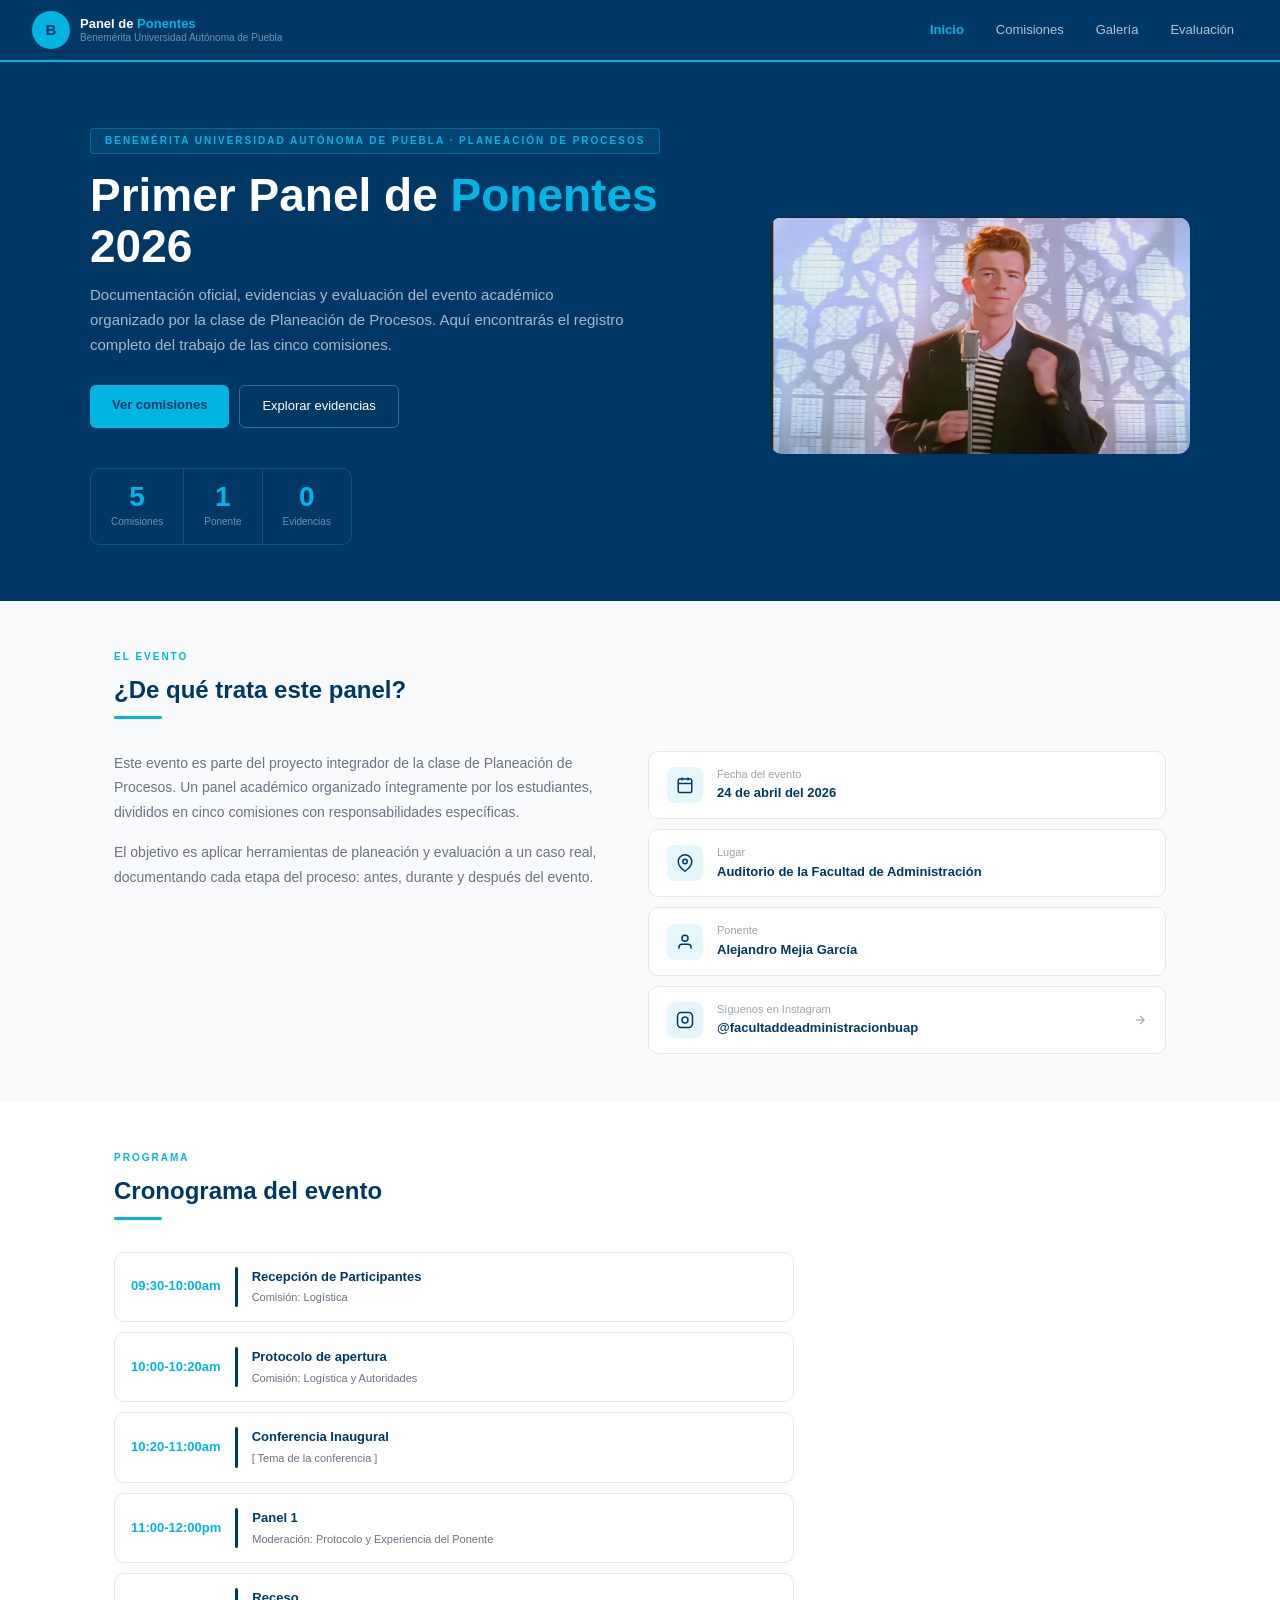
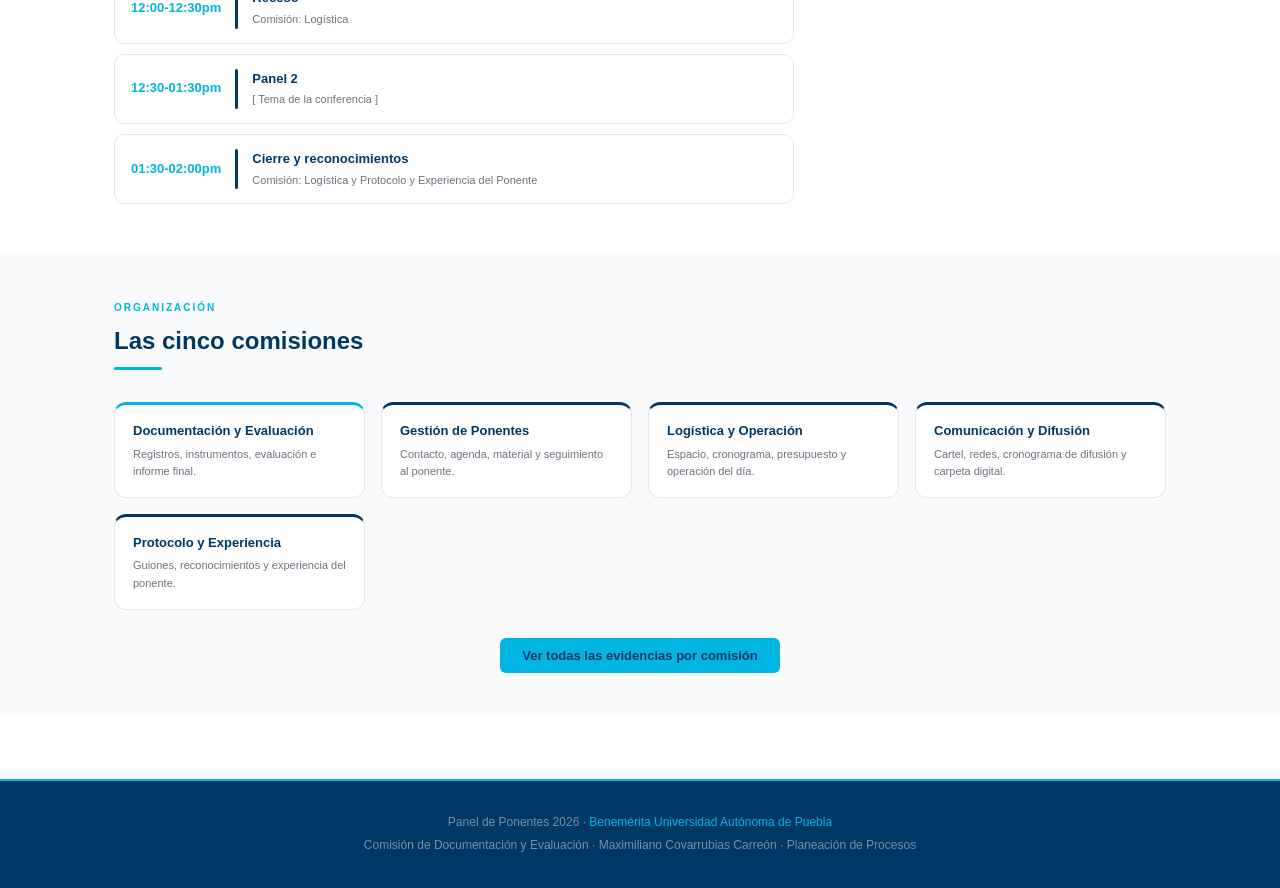
==== commit 5c03bd49: "Add files via upload" ====
--- a/index.html
+++ b/index.html
@@ -75,10 +75,10 @@
        2. Cambia el link: reemplaza "/view" por nada y agrega "&sz=w1200"
        3. Cambia el src a: src="https://drive.google.com/uc?id=TU_ID_DE_DRIVE"
 -->
-  <div class="hero-foto-mobile" style="background:#000; line-height:0; max-height:480px; overflow:hidden;">
+  <div class="hero-foto-mobile" style="background:#1a0a0a; line-height:0;">
     <img src="img/foto-evento.jpg" alt="Foto del Panel de Ponentes 2026"
       onerror="this.parentElement.style.display='none'"
-      style="width:100%; max-height:480px; object-fit:cover; object-position:center; opacity:0.85;">
+      style="width:100%; height:auto; object-fit:contain; object-position:center; display:block;">
   </div>
 
   <!-- ── SOBRE EL EVENTO ── -->
@@ -117,7 +117,7 @@
             </div>
             <div>
               <div style="font-size:11px; color:#9CA3AF;">Fecha del evento</div>
-              <div style="font-size:13px; font-weight:600; color:#003865;">[ Escribe aquí la fecha ]</div>
+              <div style="font-size:13px; font-weight:600; color:#003865;">24 de abril del 2026</div>
             </div>
           </div>
 
@@ -132,7 +132,8 @@
             </div>
             <div>
               <div style="font-size:11px; color:#9CA3AF;">Lugar</div>
-              <div style="font-size:13px; font-weight:600; color:#003865;">[ Escribe aquí el lugar ]</div>
+              <div style="font-size:13px; font-weight:600; color:#003865;">Auditorio de la Facultad de Administración
+              </div>
             </div>
           </div>
 
@@ -147,10 +148,11 @@
             </div>
             <div>
               <div style="font-size:11px; color:#9CA3AF;">Ponente</div>
-              <div style="font-size:13px; font-weight:600; color:#003865;">[ Nombre del ponente ]</div>
-            </div>
-          </div> <a href="https://instagram.com/TU_USUARIO_AQUÍ" target="_blank" rel="noopener"
-            style="text-decoration:none;">
+              <div style="font-size:13px; font-weight:600; color:#003865;">Alejandro Mejia García</div>
+            </div>
+          </div>
+          <a href="https://www.instagram.com/facultaddeadministracionbuap?igsh=MTB5b3N3bDlmZ3NhOA==" target="_blank"
+            rel="noopener" style="text-decoration:none;">
             <div
               style="background:white; border:0.5px solid #E5E7EB; border-radius:10px; padding:14px 18px; display:flex; gap:14px; align-items:center; transition:border-color 0.15s;"
               onmouseover="this.style.borderColor='#00B5E2'" onmouseout="this.style.borderColor='#E5E7EB'">
@@ -165,7 +167,7 @@
               </div>
               <div style="flex:1;">
                 <div style="font-size:11px; color:#9CA3AF;">Síguenos en Instagram</div>
-                <div style="font-size:13px; font-weight:600; color:#003865;">@TU_USUARIO_AQUÍ</div>
+                <div style="font-size:13px; font-weight:600; color:#003865;">@facultaddeadministracionbuap</div>
               </div>
               <svg width="14" height="14" viewBox="0 0 24 24" fill="none" stroke="#9CA3AF" stroke-width="2">
                 <line x1="5" y1="12" x2="19" y2="12" />
@@ -176,11 +178,6 @@
 
         </div>
       </div>
-      </a>
-    </div>
-    </div>
-    </div>
-    </div>
     </div>
   </section>
 
@@ -194,43 +191,59 @@
       <!-- EDITAR: ajusta horarios y actividades según su cronograma real -->
       <div class="timeline" style="max-width:680px;">
         <div class="tl-item">
-          <div class="tl-time">[ hora ]</div>
-          <div class="tl-bar"></div>
-          <div class="tl-content">
-            <h4>Bienvenida institucional</h4>
-            <p>Comisión: Protocolo y Experiencia del Ponente</p>
-          </div>
-        </div>
-        <div class="tl-item">
-          <div class="tl-time">[ hora ]</div>
-          <div class="tl-bar"></div>
-          <div class="tl-content">
-            <h4>Presentación del ponente</h4>
-            <p>Comisión: Gestión de Ponentes</p>
-          </div>
-        </div>
-        <div class="tl-item">
-          <div class="tl-time">[ hora ]</div>
-          <div class="tl-bar"></div>
-          <div class="tl-content">
-            <h4>Conferencia magistral</h4>
+          <div class="tl-time">09:30-10:00am</div>
+          <div class="tl-bar"></div>
+          <div class="tl-content">
+            <h4>Recepción de Participantes</h4>
+            <p>Comisión: Logística</p>
+          </div>
+        </div>
+        <div class="tl-item">
+          <div class="tl-time">10:00-10:20am</div>
+          <div class="tl-bar"></div>
+          <div class="tl-content">
+            <h4>Protocolo de apertura</h4>
+            <p>Comisión: Logística y Autoridades</p>
+          </div>
+        </div>
+        <div class="tl-item">
+          <div class="tl-time">10:20-11:00am</div>
+          <div class="tl-bar"></div>
+          <div class="tl-content">
+            <h4>Conferencia Inaugural</h4>
             <p>[ Tema de la conferencia ]</p>
           </div>
         </div>
         <div class="tl-item">
-          <div class="tl-time">[ hora ]</div>
-          <div class="tl-bar"></div>
-          <div class="tl-content">
-            <h4>Sesión de preguntas</h4>
-            <p>Moderación: Gestión de Ponentes</p>
-          </div>
-        </div>
-        <div class="tl-item">
-          <div class="tl-time">[ hora ]</div>
+          <div class="tl-time">11:00-12:00pm</div>
+          <div class="tl-bar"></div>
+          <div class="tl-content">
+            <h4>Panel 1</h4>
+            <p>Moderación: Protocolo y Experiencia del Ponente</p>
+          </div>
+        </div>
+        <div class="tl-item">
+          <div class="tl-time">12:00-12:30pm</div>
+          <div class="tl-bar"></div>
+          <div class="tl-content">
+            <h4>Receso</h4>
+            <p>Comisión: Logística</p>
+          </div>
+        </div>
+        <div class="tl-item">
+          <div class="tl-time">12:30-01:30pm</div>
+          <div class="tl-bar"></div>
+          <div class="tl-content">
+            <h4>Panel 2</h4>
+            <p>[ Tema de la conferencia ]</p>
+          </div>
+        </div>
+        <div class="tl-item">
+          <div class="tl-time">01:30-02:00pm</div>
           <div class="tl-bar"></div>
           <div class="tl-content">
             <h4>Cierre y reconocimientos</h4>
-            <p>Comisión: Protocolo y Experiencia del Ponente</p>
+            <p>Comisión: Logística y Protocolo y Experiencia del Ponente</p>
           </div>
         </div>
       </div>
--- a/style.css
+++ b/style.css
@@ -317,7 +317,8 @@
   gap: 16px;
 }
 
-.gallery-item { border: 0.5px solid var(--gray-200); border-radius: 10px; overflow: hidden; background: white; transition: border-color 0.15s; }
+/* CORRECCIÓN: overflow:hidden eliminado para que .gallery-info y sus enlaces no queden recortados */
+.gallery-item { border: 0.5px solid var(--gray-200); border-radius: 10px; overflow: visible; background: white; transition: border-color 0.15s; border-radius: 10px; }
 .gallery-item:hover { border-color: var(--cyan); }
 .gallery-item.hidden { display: none; }
 
@@ -328,35 +329,84 @@
   align-items: center;
   justify-content: center;
   position: relative;
-  overflow: hidden;
-}
-
+  overflow: hidden;        /* Mantiene el recorte visual del área de previsualización */
+  border-radius: 10px 10px 0 0; /* Compensa la pérdida de clip del padre */
+  pointer-events: none;   /* CORRECCIÓN: la capa contenedora no bloquea clics propios */
+}
+
+/* CORRECCIÓN: pointer-events:auto permite interacción real con el iframe embebido */
 .gallery-preview iframe {
   width: 100%;
   height: 100%;
   border: none;
-  pointer-events: none;
+  pointer-events: auto;   /* Habilitado: el usuario puede hacer clic e interactuar */
+  position: relative;
+  z-index: 10;
 }
 
 .gallery-preview img {
   width: 100%;
   height: 100%;
   object-fit: cover;
+  pointer-events: auto;   /* CORRECCIÓN: la imagen puede recibir clics */
+  position: relative;
+  z-index: 10;
 }
 
 .type-tag {
   position: absolute;
   top: 8px;
-  right: 8px;
+  left: 10px;           /* CAMBIO: de right:8px → left:10px (esquina superior izquierda) */
+  z-index: 20;          /* Siempre visible sobre imagen o iframe */
   font-size: 10px;
   font-weight: 700;
   padding: 2px 8px;
   border-radius: 4px;
 }
 
-.gallery-info { padding: 10px 14px 14px; }
-.gallery-info h4 { font-size: 12px; font-weight: 600; color: var(--navy); margin-bottom: 2px; white-space: nowrap; overflow: hidden; text-overflow: ellipsis; }
+/* CORRECCIÓN: position:relative + z-index garantiza que gallery-info quede siempre sobre capas superpuestas */
+.gallery-info {
+  padding: 10px 14px 14px;
+  position: relative;
+  z-index: 10;
+  pointer-events: auto;   /* El área de info recibe todos los clics del usuario */
+  background: white;      /* Fondo sólido para que tape cualquier capa inferior */
+  border-radius: 0 0 10px 10px;
+}
+/* CORRECCIÓN: eliminado overflow:hidden para que el título no se recorte */
+.gallery-info h4 { font-size: 12px; font-weight: 600; color: var(--navy); margin-bottom: 2px; }
 .gallery-info p  { font-size: 11px; color: var(--gray-400); }
+/* CORRECCIÓN: enlace de acceso externo siempre clicable y visible */
+.gallery-info a  {
+  pointer-events: auto;
+  position: relative;
+  z-index: 20;            /* Sobre gallery-info para garantizar recepción de clic */
+  cursor: pointer;
+}
+
+/* ── BOTÓN ABRIR DOCUMENTO ── */
+.btn-open-doc {
+  display: inline-flex;
+  align-items: center;
+  gap: 5px;
+  margin-top: 8px;
+  font-size: 11px;
+  font-weight: 600;
+  color: var(--navy);
+  background: var(--cyan-soft);
+  border: 1px solid rgba(0,181,226,0.3);
+  border-radius: 6px;
+  padding: 5px 10px;
+  text-decoration: none;
+  transition: background 0.15s, border-color 0.15s;
+  cursor: pointer;
+}
+
+.btn-open-doc:hover {
+  background: #c8eef9;
+  border-color: var(--cyan);
+  color: var(--navy);
+}
 
 /* ── TIMELINE ── */
 .timeline { display: flex; flex-direction: column; gap: 10px; }
@@ -364,15 +414,15 @@
 .tl-item {
   display: flex;
   gap: 14px;
-  align-items: flex-start;
+  align-items: stretch;
   background: white;
   border: 0.5px solid var(--gray-200);
   border-radius: 10px;
   padding: 14px 16px;
 }
 
-.tl-time { font-size: 13px; font-weight: 700; color: var(--cyan); min-width: 52px; flex-shrink: 0; }
-.tl-bar  { width: 3px; min-height: 36px; background: var(--navy); border-radius: 2px; flex-shrink: 0; margin-top: 2px; }
+.tl-time { font-size: 13px; font-weight: 700; color: var(--cyan); min-width: 52px; flex-shrink: 0; display: flex; align-items: center; }
+.tl-bar  { width: 3px; background: var(--navy); border-radius: 2px; flex-shrink: 0; align-self: stretch; }
 
 .tl-content h4 { font-size: 13px; font-weight: 600; color: var(--navy); }
 .tl-content p  { font-size: 11px; color: var(--gray-600); margin-top: 2px; }
@@ -444,15 +494,18 @@
 .hero-foto-desktop {
   border-radius: 12px;
   overflow: hidden;
-  height: 380px; /* ajusta la altura a tu gusto */
+  display: flex;
+  align-items: center;
+  justify-content: center;
 }
 
 .hero-foto-desktop img {
   width: 100%;
-  height: 100%;
-  object-fit: cover;
+  height: auto;
+  object-fit: contain;
   object-position: center;
   opacity: 0.9;
+  border-radius: 12px;
 }
 /* Ocultar la foto de abajo en escritorio por defecto */
 .hero-foto-mobile {
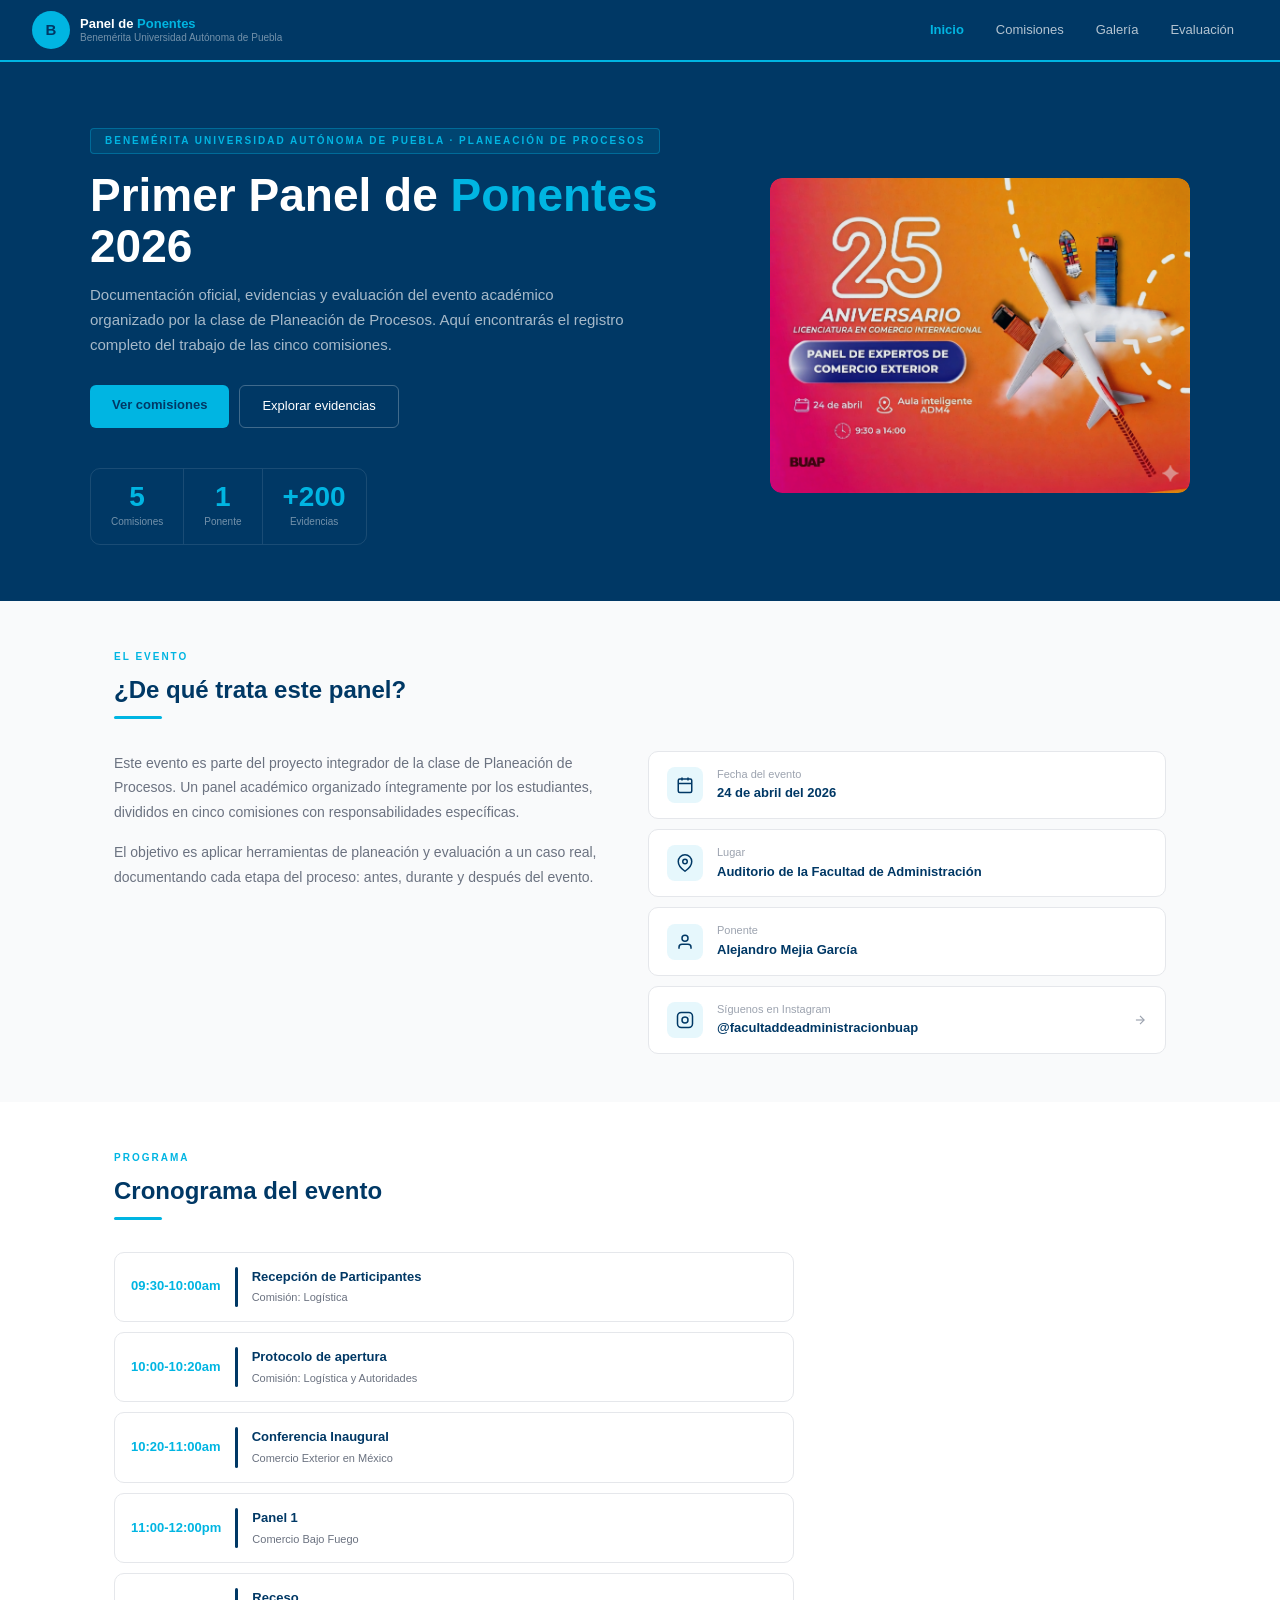
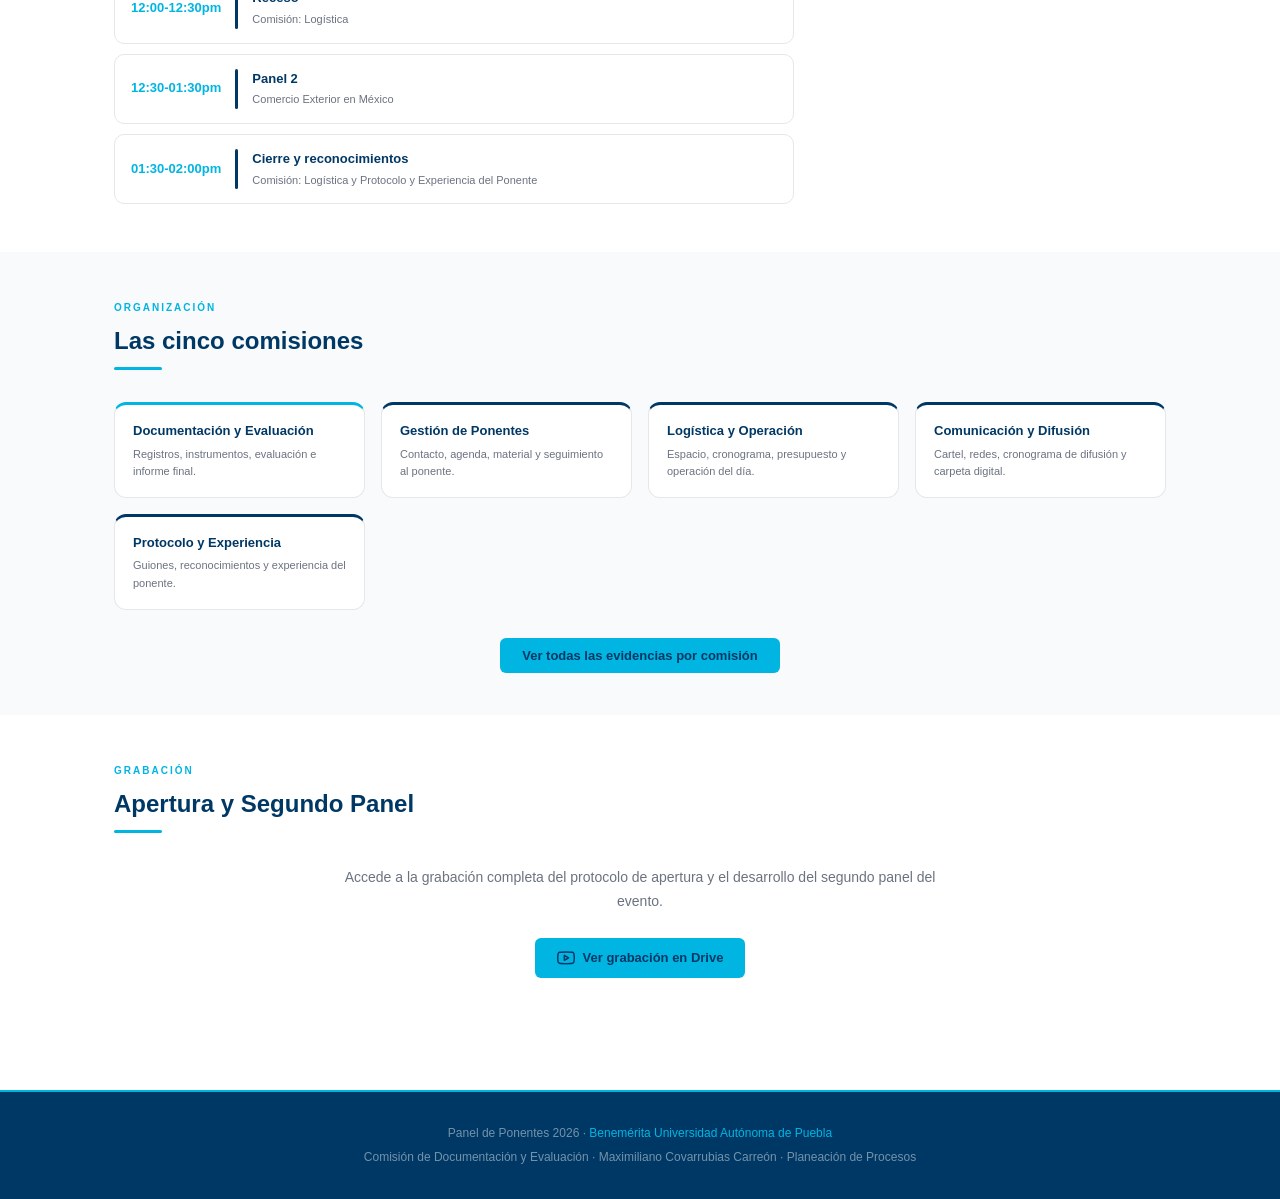
==== commit e807455d: "Add files via upload" ====
--- a/index.html
+++ b/index.html
@@ -51,7 +51,7 @@
               <div class="l">Ponente</div>
             </div>
             <div class="hero-stat">
-              <div class="n">0</div>
+              <div class="n">+200</div>
               <div class="l">Evidencias</div>
             </div>
           </div>
@@ -211,7 +211,7 @@
           <div class="tl-bar"></div>
           <div class="tl-content">
             <h4>Conferencia Inaugural</h4>
-            <p>[ Tema de la conferencia ]</p>
+            <p>Comercio Exterior en México</p>
           </div>
         </div>
         <div class="tl-item">
@@ -219,7 +219,7 @@
           <div class="tl-bar"></div>
           <div class="tl-content">
             <h4>Panel 1</h4>
-            <p>Moderación: Protocolo y Experiencia del Ponente</p>
+            <p>Comercio Bajo Fuego</p>
           </div>
         </div>
         <div class="tl-item">
@@ -235,7 +235,7 @@
           <div class="tl-bar"></div>
           <div class="tl-content">
             <h4>Panel 2</h4>
-            <p>[ Tema de la conferencia ]</p>
+            <p>Comercio Exterior en México</p>
           </div>
         </div>
         <div class="tl-item">
@@ -310,6 +310,32 @@
     </div>
   </section>
 
+  <!-- ── GRABACIÓN DEL EVENTO ── -->
+  <section class="section">
+    <div class="container">
+      <div class="section-tag">Grabación</div>
+      <h2 class="section-title">Apertura y Segundo Panel</h2>
+      <div class="divider"></div>
+
+      <div style="text-align:center; max-width:600px; margin:0 auto;">
+        <p style="font-size:14px; color:#6B7280; margin-bottom:1.5rem; line-height:1.75;">
+          Accede a la grabación completa del protocolo de apertura y el desarrollo del segundo panel del evento.
+        </p>
+        <a href="https://drive.google.com/drive/folders/17gxYvXogH0Pu8R5FlDUb6f06TB4AMZCw?usp=drive_link"
+          class="btn-primary" target="_blank" rel="noopener" style="display:inline-flex; align-items:center; gap:8px;">
+          <svg width="18" height="18" viewBox="0 0 24 24" fill="none" stroke="currentColor" stroke-width="2"
+            stroke-linecap="round" stroke-linejoin="round">
+            <path
+              d="M22.54 6.42a2.78 2.78 0 0 0-1.94-2C18.88 4 12 4 12 4s-6.88 0-8.6.46a2.78 2.78 0 0 0-1.94 2A29 29 0 0 0 1 11.75a29 29 0 0 0 .46 5.33 2.78 2.78 0 0 0 1.94 2c1.72.46 8.6.46 8.6.46s6.88 0 8.6-.46a2.78 2.78 0 0 0 1.94-2 29 29 0 0 0 .46-5.33 29 29 0 0 0-.46-5.33z">
+            </path>
+            <polygon points="9.75 15.02 15.5 11.75 9.75 8.48 9.75 15.02"></polygon>
+          </svg>
+          Ver grabación en Drive
+        </a>
+      </div>
+    </div>
+  </section>
+
   <!-- ── FOOTER ── -->
   <footer>
     <p>Panel de Ponentes 2026 · <span>Benemérita Universidad Autónoma de Puebla</span></p>
--- a/style.css
+++ b/style.css
@@ -329,17 +329,32 @@
   align-items: center;
   justify-content: center;
   position: relative;
-  overflow: hidden;        /* Mantiene el recorte visual del área de previsualización */
-  border-radius: 10px 10px 0 0; /* Compensa la pérdida de clip del padre */
-  pointer-events: none;   /* CORRECCIÓN: la capa contenedora no bloquea clics propios */
-}
-
-/* CORRECCIÓN: pointer-events:auto permite interacción real con el iframe embebido */
+  overflow: hidden;
+  border-radius: 10px 10px 0 0;
+}
+
+/* ── SHIELD: intercepta toques sobre iframes en móvil ──
+   pointer-events:auto lo hace el primer receptor de cualquier toque.
+   El iframe queda debajo con pointer-events:none, así el dedo nunca
+   queda atrapado y la página scrollea libremente. */
+.iframe-shield {
+  position: absolute;
+  inset: 0;
+  z-index: 11;
+  background: transparent;
+  pointer-events: auto;    /* Recibe todos los eventos de toque/ratón */
+  -webkit-tap-highlight-color: transparent;
+  cursor: pointer;         /* Indica al usuario que el área es tocable */
+}
+
+/* Los iframes son solo vista previa — pointer-events:none impide que
+   capturen el toque en móvil y bloqueen el scroll de la página.
+   El shield (z-index superior) actua de tap target para abrir el archivo. */
 .gallery-preview iframe {
   width: 100%;
   height: 100%;
   border: none;
-  pointer-events: auto;   /* Habilitado: el usuario puede hacer clic e interactuar */
+  pointer-events: none;    /* CLAVE: el toque pasa al sistema de scroll, nunca al iframe */
   position: relative;
   z-index: 10;
 }
